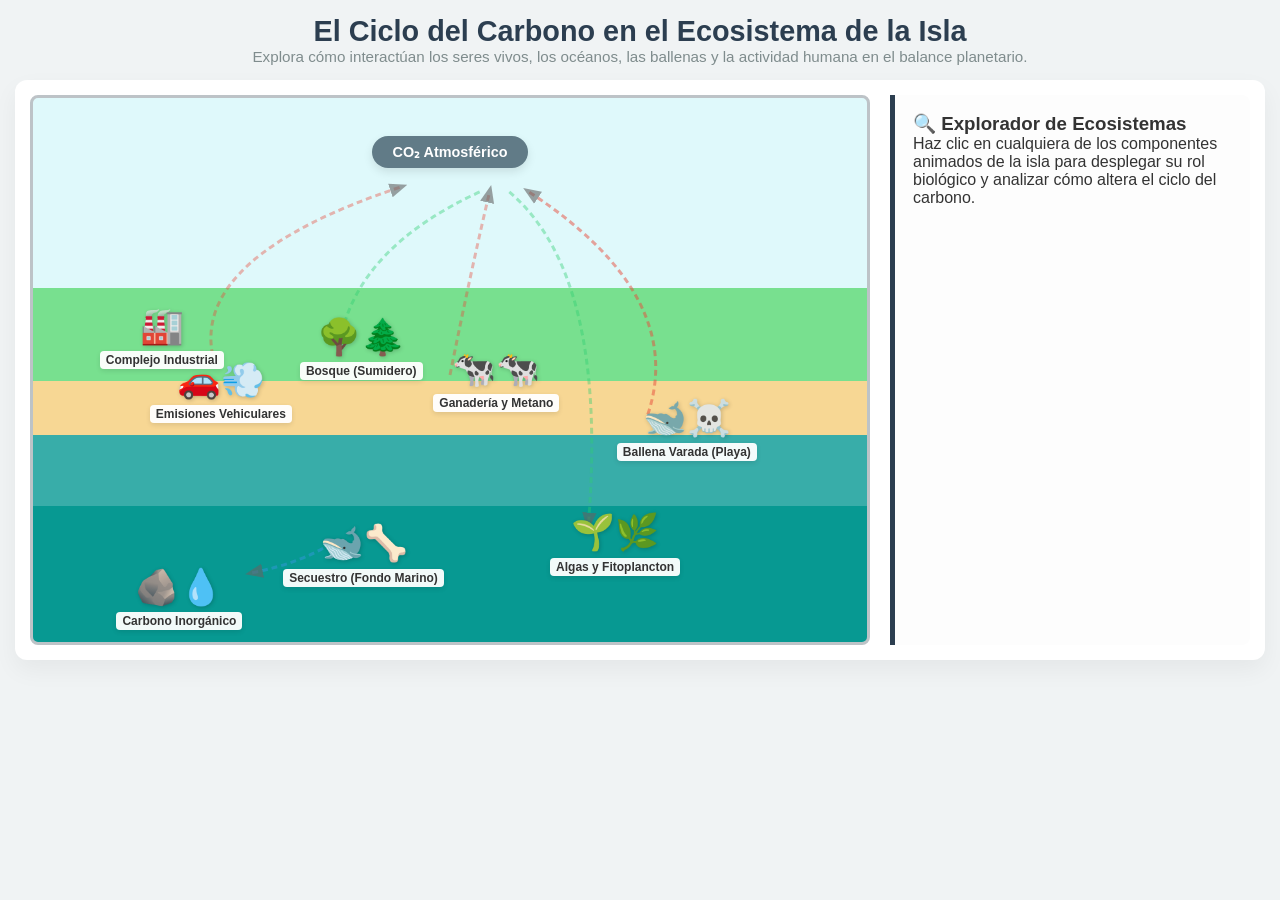
==== index.html @ e3d10669 "Add files via upload" ====
<!DOCTYPE html>
<html lang="es">
<head>
    <meta charset="UTF-8">
    <meta name="viewport" content="width=device-width, initial-scale=1.0">
    <title>Simulador del Ciclo del Carbono - Proyecto Biología</title>
    <link rel="stylesheet" href="./CSS.styles/styles.css">
</head>
<body>
    <div class="app-container">
        <header class="main-header">
            <h1>El Ciclo del Carbono en el Ecosistema de la Isla</h1>
            <p>Explora cómo interactúan los seres vivos, los océanos, las ballenas y la actividad humana en el balance planetario.</p>
        </header>
        
        <div class="main-layout">
            <!-- LIENZO DE LA ISLA INTERACTIVA -->
            <div class="island-canvas" id="canvas">
                
                <!-- Capa Atmosférica -->
                <div class="atmosphere">
                    <div class="co2-pool" id="co2-sky">CO₂ Atmosférico</div>
                </div>

                <!-- FLECHAS DE FLUJO INDICATIVAS SUTILES -->
                <svg class="flow-arrows-layer" viewBox="0 0 800 550">
                    <!-- Flecha: Auto/Fábrica -> Atmósfera -->
                    <path d="M 160,260 Q 140,160 350,90" fill="none" stroke="rgba(231, 76, 60, 0.4)" stroke-width="3" stroke-dasharray="6,4" marker-end="url(#arrow)"/>
                    <!-- Flecha: Vacas -> Atmósfera -->
                    <path d="M 400,280 Q 420,180 440,95" fill="none" stroke="rgba(231, 76, 60, 0.4)" stroke-width="3" stroke-dasharray="6,4" marker-end="url(#arrow)"/>
                    <!-- Flecha: Atmósfera -> Bosque -->
                    <path d="M 430,95 Q 310,150 290,240" fill="none" stroke="rgba(46, 204, 113, 0.4)" stroke-width="3" stroke-dasharray="6,4" marker-end="url(#arrow)"/>
                    <!-- Flecha: Ballena Playa -> Atmósfera -->
                    <path d="M 600,320 Q 640,200 480,95" fill="none" stroke="rgba(231, 76, 60, 0.5)" stroke-width="3" stroke-dasharray="6,4" marker-end="url(#arrow)"/>
                    <!-- Flecha: Atmósfera -> Algas Marinas -->
                    <path d="M 460,95 Q 560,180 540,430" fill="none" stroke="rgba(46, 204, 113, 0.4)" stroke-width="3" stroke-dasharray="6,4" marker-end="url(#arrow)"/>
                    <!-- Flecha: Ballena Fondo -> Sedimentos del fondo -->
                    <path d="M 280,450 Q 250,470 200,480" fill="none" stroke="rgba(52, 152, 219, 0.5)" stroke-width="3" stroke-dasharray="6,4" marker-end="url(#arrow)"/>

                    <!-- Definición de la punta de la flecha -->
                    <defs>
                        <marker id="arrow" viewBox="0 0 10 10" refX="6" refY="5" markerWidth="6" markerHeight="6" orient="auto-start-reverse">
                            <path d="M 0 1 L 10 5 L 0 9 z" fill="rgba(100,100,100,0.6)"/>
                        </marker>
                    </defs>
                </svg>

                <!-- ELEMENTOS DE LA ISLA (Hacer Clic) -->
                
                <!-- 1. Fábrica (Combustión) -->
                <div class="element-node" data-step="fabrica" style="top: 38%; left: 8%;">
                    <div class="graphic">🏭</div>
                    <span>Complejo Industrial</span>
                </div>

                <!-- 2. Calle con Automóvil -->
                <div class="element-node" data-step="auto" style="top: 48%; left: 14%;">
                    <div class="graphic car-anim">🚗💨</div>
                    <span>Emisiones Vehiculares</span>
                </div>

                <!-- 3. Bosque Mini (Fotosíntesis) -->
                <div class="element-node" data-step="bosque" style="top: 40%; left: 32%;">
                    <div class="graphic tree-sway">🌳🌲</div>
                    <span>Bosque (Sumidero)</span>
                </div>

                <!-- 4. Ganado / Vacas (Metano y Respiración) -->
                <div class="element-node" data-step="ganado" style="top: 46%; left: 48%;">
                    <div class="graphic animal-chew">🐄🐄</div>
                    <span>Ganadería y Metano</span>
                </div>

                <!-- 5. Playa con Ballena Muerta (Bomba Biológica Superficial) -->
                <div class="element-node" data-step="ballena_playa" style="top: 55%; left: 70%;">
                    <div class="graphic gas-leak">🐋☠️</div>
                    <span>Ballena Varada (Playa)</span>
                </div>

                <!-- 6. Mar con Algas (Sumidero Fotosintético Marino) -->
                <div class="element-node" data-step="algas" style="top: 76%; left: 62%;">
                    <div class="graphic wave-float">🌱🌿</div>
                    <span>Algas y Fitoplancton</span>
                </div>

                <!-- 7. Mar Profundo: Ballena Muerta en el Fondo (Caída de Ballenas) -->
                <div class="element-node" data-step="ballena_fondo" style="top: 78%; left: 30%;">
                    <div class="graphic deep-sink">🐋🦴</div>
                    <span>Secuestro (Fondo Marino)</span>
                </div>

                <!-- 8. CO2 Concentrado en el Fondo del Mar (Bomba de Solubilidad) -->
                <div class="element-node" data-step="co2_fondo" style="top: 86%; left: 10%;">
                    <div class="graphic bubble-rise">🪨💧</div>
                    <span>Carbono Inorgánico</span>
                </div>

                <!-- Capa de partículas interactivas -->
                <div class="particles-layer" id="particles"></div>
            </div>

            <!-- PANEL DE INFORMACIÓN CIENTÍFICA -->
            <aside class="info-sidebar">
                <div id="default-msg">
                    <h3>🔍 Explorador de Ecosistemas</h3>
                    <p>Haz clic en cualquiera de los componentes animados de la isla para desplegar su rol biológico y analizar cómo altera el ciclo del carbono.</p>
                </div>
                <div id="active-content" class="hidden">
                    <h2 id="info-title">Título del Elemento</h2>
                    <div class="flow-tag" id="info-tag">Tipo de Proceso</div>
                    
                    <div class="section-block">
                        <h4>¿Por qué es importante en el ciclo?</h4>
                        <p id="info-importance">Explicación de su importancia...</p>
                    </div>

                    <div class="section-block">
                        <h4>¿Cómo influye exactamente?</h4>
                        <p id="info-influence">Mecanismo biológico detallado...</p>
                    </div>

                    <div class="impact-card" id="info-impact-container">
                        <strong>⚠️ Alerta Medioambiental:</strong>
                        <p id="info-environmental">Impacto ecológico...</p>
                    </div>
                </div>
            </aside>
        </div>
    </div>
    <script src="./java/script.js"></script>
</body>
</html>
---- CSS.styles/styles.css ----
:root {
    --sky-color: #dff9fb;
    --grass-color: #78e08f;
    --sand-color: #f7d794;
    --ocean-surface: #38ada9;
    --ocean-deep: #079992;
    --dark-slate: #2c3e50;
}

* { box-sizing: border-box; margin: 0; padding: 0; font-family: 'Segoe UI', sans-serif; }

body { background-color: #f0f3f4; color: #333; padding: 15px; }

.app-container { max-width: 1300px; margin: 0 auto; }

.main-header { text-align: center; margin-bottom: 15px; }
.main-header h1 { color: var(--dark-slate); font-size: 1.8rem; }
.main-header p { color: #7f8c8d; font-size: 0.95rem; }

/* Disposición de rejilla */
.main-layout { display: grid; grid-template-columns: 2.8fr 1.2fr; gap: 20px; background: white; padding: 15px; border-radius: 12px; box-shadow: 0 10px 25px rgba(0,0,0,0.05); }

@media (max-width: 1000px) { .main-layout { grid-template-columns: 1fr; } }

/* Lienzo Geográfico Integrado (La Isla) */
.island-canvas {
    position: relative;
    height: 550px;
    border-radius: 8px;
    overflow: hidden;
    /* Degradado lineal por capas: Cielo -> Tierra -> Playa -> Superficie Marina -> Mar Profundo */
    background: linear-gradient(to bottom, 
        var(--sky-color) 0%, var(--sky-color) 35%, 
        var(--grass-color) 35%, var(--grass-color) 52%, 
        var(--sand-color) 52%, var(--sand-color) 62%, 
        var(--ocean-surface) 62%, var(--ocean-surface) 75%, 
        var(--ocean-deep) 75%, var(--ocean-deep) 100%);
    border: 3px solid #bdc3c7;
}

/* Capa de atmósfera */
.atmosphere { position: absolute; top: 0; width: 100%; height: 20%; display: flex; justify-content: center; align-items: center; }
.co2-pool { background: rgba(84, 110, 122, 0.9); color: white; padding: 8px 20px; border-radius: 20px; font-weight: bold; font-size: 0.9rem; z-index: 10; box-shadow: 0 4px 10px rgba(0,0,0,0.1); }

/* Capa fija de flechas SVG */
.flow-arrows-layer { position: absolute; top: 0; left: 0; width: 100%; height: 100%; pointer-events: none; z-index: 3; }

/* Nodos interactivos de la isla */
.element-node { position: absolute; display: flex; flex-direction: column; align-items: center; cursor: pointer; z-index: 5; transition: transform 0.2s; }
.element-node:hover { transform: scale(1.15); filter: drop-shadow(0 0 8px rgba(255,255,255,0.9)); }

.element-node .graphic { font-size: 2.2rem; line-height: 1.2; text-shadow: 1px 1px 4px rgba(0,0,0,0.2); }
.element-node span { background: rgba(255,255,255,0.95); padding: 2px 6px; border-radius: 4px; font-size: 0.75rem; font-weight: bold; margin-top: 4px; box-shadow: 0 2px 5px rgba(0,0,0,0.1); white-space: nowrap; }

.element-node.active .graphic { animation: bounceActive 0.6s infinite alternate; }

@keyframes bounceActive { 0% { transform: translateY(0); } 100% { transform: translateY(-6px); } }

/* MICROANIMACIONES DE LOS ICONOS BIÓTICOS/ABIÓTICOS */
.car-anim { animation: drive 0.4s infinite linear alternate; }
@keyframes drive { 0% { transform: translateX(-2px); } 100% { transform: translateX(2px); } }

.tree-sway { animation: sway 3s infinite ease-in-out alternate; transform-origin: bottom center; }
@keyframes sway { 0% { transform: rotate(-3deg); } 100% { transform: rotate(3deg); } }

.animal-chew { animation: chew 2s infinite ease-in-out; }
@keyframes chew { 0%, 100% { transform: scale(1); } 50% { transform: scale(1.04) translateY(-1px); } }

.gas-leak { animation: gasLeak 2.5s infinite ease-in-out; opacity: 0.9; }
@keyframes gasLeak { 0%, 100% { filter: hue-rotate(0deg); } 50% { filter: brightness(1.2); } }

.wave-float { animation: floatOcean 3s infinite ease-in-out alternate; }
@keyframes floatOcean { 0% { transform: translateY(-2px) rotate(-2deg); } 100% { transform: translateY(2px) rotate(2deg); } }

.deep-sink { animation: sinkSlow 4s infinite ease-in-out alternate; }
@keyframes sinkSlow { 0% { transform: translateY(-1px); opacity: 0.85; } 100% { transform: translateY(2px); opacity: 1; } }

/* CAPA DE PARTÍCULAS */
.particles-layer { position: absolute; top: 0; left: 0; width: 100%; height: 100%; pointer-events: none; z-index: 4; }
.dot { position: absolute; width: 8px; height: 8px; border-radius: 50%; background: #e74c3c; opacity: 0.8; }
.dot.absorb { background: #2ecc71; }

/* PANEL DE INFORMACIÓN LATERAL */
.info-sidebar { background: #fdfdfd; border-left: 5px solid var(--dark-slate); padding: 18px; border-radius: 0 8px 8px 0; overflow-y: auto; }
.hidden { display: none; }

.flow-tag { display: inline-block; padding: 4px 10px; border-radius: 20px; font-size: 0.7rem; font-weight: bold; color: white; text-transform: uppercase; margin: 8px 0; }
.flow-tag.emision { background: #e74c3c; }
.flow-tag.absorcion { background: #2ecc71; }
.flow-tag.almacen { background: #2980b9; }

.section-block { margin-bottom: 12px; }
.section-block h4 { font-size: 0.85rem; color: var(--dark-slate); margin-bottom: 3px; border-bottom: 1px solid #eee; padding-bottom: 2px; }
.section-block p { font-size: 0.85rem; color: #555; line-height: 1.4; }

.impact-card { background: #fff5f5; border-left: 4px solid #e74c3c; padding: 10px; border-radius: 4px; margin-top: 15px; font-size: 0.85rem; }
.impact-card strong { color: #c0392b; display: block; margin-bottom: 2px; }
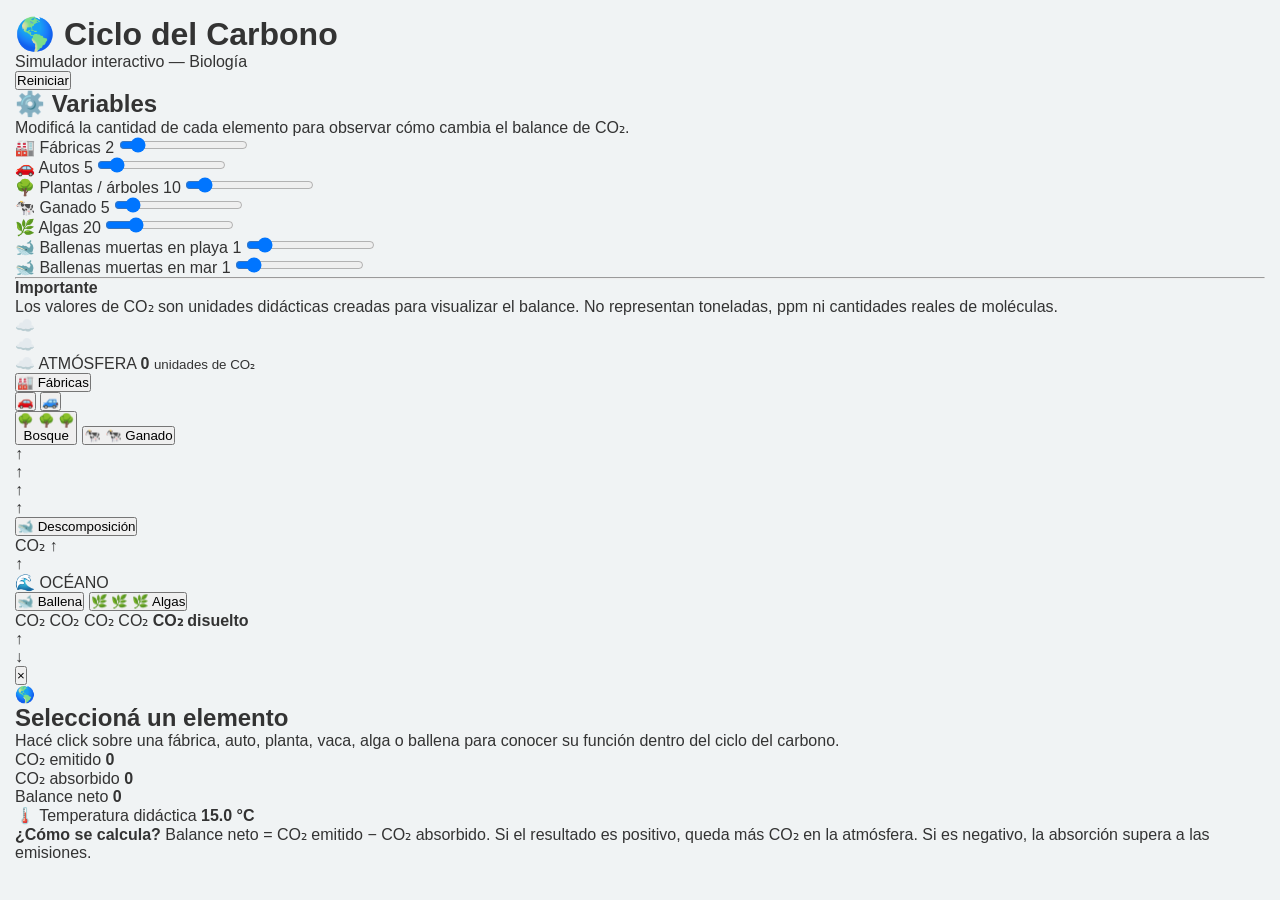
==== commit 919d355b: "Add files via upload" ====
--- a/index.html
+++ b/index.html
@@ -1,132 +1,294 @@
 <!DOCTYPE html>
 <html lang="es">
 <head>
-    <meta charset="UTF-8">
-    <meta name="viewport" content="width=device-width, initial-scale=1.0">
-    <title>Simulador del Ciclo del Carbono - Proyecto Biología</title>
-    <link rel="stylesheet" href="./CSS.styles/styles.css">
+  <meta charset="UTF-8" />
+  <meta name="viewport" content="width=device-width, initial-scale=1.0" />
+  <title>Simulador del Ciclo del Carbono</title>
+  <link rel="stylesheet" href="./CSS.styles/styles.css" />
 </head>
+
 <body>
-    <div class="app-container">
-        <header class="main-header">
-            <h1>El Ciclo del Carbono en el Ecosistema de la Isla</h1>
-            <p>Explora cómo interactúan los seres vivos, los océanos, las ballenas y la actividad humana en el balance planetario.</p>
-        </header>
-        
-        <div class="main-layout">
-            <!-- LIENZO DE LA ISLA INTERACTIVA -->
-            <div class="island-canvas" id="canvas">
-                
-                <!-- Capa Atmosférica -->
-                <div class="atmosphere">
-                    <div class="co2-pool" id="co2-sky">CO₂ Atmosférico</div>
-                </div>
-
-                <!-- FLECHAS DE FLUJO INDICATIVAS SUTILES -->
-                <svg class="flow-arrows-layer" viewBox="0 0 800 550">
-                    <!-- Flecha: Auto/Fábrica -> Atmósfera -->
-                    <path d="M 160,260 Q 140,160 350,90" fill="none" stroke="rgba(231, 76, 60, 0.4)" stroke-width="3" stroke-dasharray="6,4" marker-end="url(#arrow)"/>
-                    <!-- Flecha: Vacas -> Atmósfera -->
-                    <path d="M 400,280 Q 420,180 440,95" fill="none" stroke="rgba(231, 76, 60, 0.4)" stroke-width="3" stroke-dasharray="6,4" marker-end="url(#arrow)"/>
-                    <!-- Flecha: Atmósfera -> Bosque -->
-                    <path d="M 430,95 Q 310,150 290,240" fill="none" stroke="rgba(46, 204, 113, 0.4)" stroke-width="3" stroke-dasharray="6,4" marker-end="url(#arrow)"/>
-                    <!-- Flecha: Ballena Playa -> Atmósfera -->
-                    <path d="M 600,320 Q 640,200 480,95" fill="none" stroke="rgba(231, 76, 60, 0.5)" stroke-width="3" stroke-dasharray="6,4" marker-end="url(#arrow)"/>
-                    <!-- Flecha: Atmósfera -> Algas Marinas -->
-                    <path d="M 460,95 Q 560,180 540,430" fill="none" stroke="rgba(46, 204, 113, 0.4)" stroke-width="3" stroke-dasharray="6,4" marker-end="url(#arrow)"/>
-                    <!-- Flecha: Ballena Fondo -> Sedimentos del fondo -->
-                    <path d="M 280,450 Q 250,470 200,480" fill="none" stroke="rgba(52, 152, 219, 0.5)" stroke-width="3" stroke-dasharray="6,4" marker-end="url(#arrow)"/>
-
-                    <!-- Definición de la punta de la flecha -->
-                    <defs>
-                        <marker id="arrow" viewBox="0 0 10 10" refX="6" refY="5" markerWidth="6" markerHeight="6" orient="auto-start-reverse">
-                            <path d="M 0 1 L 10 5 L 0 9 z" fill="rgba(100,100,100,0.6)"/>
-                        </marker>
-                    </defs>
-                </svg>
-
-                <!-- ELEMENTOS DE LA ISLA (Hacer Clic) -->
-                
-                <!-- 1. Fábrica (Combustión) -->
-                <div class="element-node" data-step="fabrica" style="top: 38%; left: 8%;">
-                    <div class="graphic">🏭</div>
-                    <span>Complejo Industrial</span>
-                </div>
-
-                <!-- 2. Calle con Automóvil -->
-                <div class="element-node" data-step="auto" style="top: 48%; left: 14%;">
-                    <div class="graphic car-anim">🚗💨</div>
-                    <span>Emisiones Vehiculares</span>
-                </div>
-
-                <!-- 3. Bosque Mini (Fotosíntesis) -->
-                <div class="element-node" data-step="bosque" style="top: 40%; left: 32%;">
-                    <div class="graphic tree-sway">🌳🌲</div>
-                    <span>Bosque (Sumidero)</span>
-                </div>
-
-                <!-- 4. Ganado / Vacas (Metano y Respiración) -->
-                <div class="element-node" data-step="ganado" style="top: 46%; left: 48%;">
-                    <div class="graphic animal-chew">🐄🐄</div>
-                    <span>Ganadería y Metano</span>
-                </div>
-
-                <!-- 5. Playa con Ballena Muerta (Bomba Biológica Superficial) -->
-                <div class="element-node" data-step="ballena_playa" style="top: 55%; left: 70%;">
-                    <div class="graphic gas-leak">🐋☠️</div>
-                    <span>Ballena Varada (Playa)</span>
-                </div>
-
-                <!-- 6. Mar con Algas (Sumidero Fotosintético Marino) -->
-                <div class="element-node" data-step="algas" style="top: 76%; left: 62%;">
-                    <div class="graphic wave-float">🌱🌿</div>
-                    <span>Algas y Fitoplancton</span>
-                </div>
-
-                <!-- 7. Mar Profundo: Ballena Muerta en el Fondo (Caída de Ballenas) -->
-                <div class="element-node" data-step="ballena_fondo" style="top: 78%; left: 30%;">
-                    <div class="graphic deep-sink">🐋🦴</div>
-                    <span>Secuestro (Fondo Marino)</span>
-                </div>
-
-                <!-- 8. CO2 Concentrado en el Fondo del Mar (Bomba de Solubilidad) -->
-                <div class="element-node" data-step="co2_fondo" style="top: 86%; left: 10%;">
-                    <div class="graphic bubble-rise">🪨💧</div>
-                    <span>Carbono Inorgánico</span>
-                </div>
-
-                <!-- Capa de partículas interactivas -->
-                <div class="particles-layer" id="particles"></div>
-            </div>
-
-            <!-- PANEL DE INFORMACIÓN CIENTÍFICA -->
-            <aside class="info-sidebar">
-                <div id="default-msg">
-                    <h3>🔍 Explorador de Ecosistemas</h3>
-                    <p>Haz clic en cualquiera de los componentes animados de la isla para desplegar su rol biológico y analizar cómo altera el ciclo del carbono.</p>
-                </div>
-                <div id="active-content" class="hidden">
-                    <h2 id="info-title">Título del Elemento</h2>
-                    <div class="flow-tag" id="info-tag">Tipo de Proceso</div>
-                    
-                    <div class="section-block">
-                        <h4>¿Por qué es importante en el ciclo?</h4>
-                        <p id="info-importance">Explicación de su importancia...</p>
-                    </div>
-
-                    <div class="section-block">
-                        <h4>¿Cómo influye exactamente?</h4>
-                        <p id="info-influence">Mecanismo biológico detallado...</p>
-                    </div>
-
-                    <div class="impact-card" id="info-impact-container">
-                        <strong>⚠️ Alerta Medioambiental:</strong>
-                        <p id="info-environmental">Impacto ecológico...</p>
-                    </div>
-                </div>
-            </aside>
-        </div>
+
+  <header class="topbar">
+    <div>
+      <h1>🌎 Ciclo del Carbono</h1>
+      <p>Simulador interactivo — Biología</p>
     </div>
-    <script src="./java/script.js"></script>
+
+    <button id="resetBtn" class="reset-btn">
+      Reiniciar
+    </button>
+  </header>
+
+  <main class="app">
+
+    <!-- PANEL DE CONTROL -->
+    <aside class="control-panel">
+
+      <h2>⚙️ Variables</h2>
+      <p class="small">
+        Modificá la cantidad de cada elemento para observar cómo cambia
+        el balance de CO₂.
+      </p>
+
+      <div class="control-group">
+        <label for="factoryCount">
+          🏭 Fábricas
+          <span id="factoryCountValue">2</span>
+        </label>
+        <input id="factoryCount" type="range" min="0" max="20" value="2">
+      </div>
+
+      <div class="control-group">
+        <label for="carCount">
+          🚗 Autos
+          <span id="carCountValue">5</span>
+        </label>
+        <input id="carCount" type="range" min="0" max="50" value="5">
+      </div>
+
+      <div class="control-group">
+        <label for="treeCount">
+          🌳 Plantas / árboles
+          <span id="treeCountValue">10</span>
+        </label>
+        <input id="treeCount" type="range" min="0" max="100" value="10">
+      </div>
+
+      <div class="control-group">
+        <label for="cattleCount">
+          🐄 Ganado
+          <span id="cattleCountValue">5</span>
+        </label>
+        <input id="cattleCount" type="range" min="0" max="50" value="5">
+      </div>
+
+      <div class="control-group">
+        <label for="algaeCount">
+          🌿 Algas
+          <span id="algaeCountValue">20</span>
+        </label>
+        <input id="algaeCount" type="range" min="0" max="100" value="20">
+      </div>
+
+      <div class="control-group">
+        <label for="whaleBeachCount">
+          🐋 Ballenas muertas en playa
+          <span id="whaleBeachCountValue">1</span>
+        </label>
+        <input id="whaleBeachCount" type="range" min="0" max="10" value="1">
+      </div>
+
+      <div class="control-group">
+        <label for="whaleSeaCount">
+          🐋 Ballenas muertas en mar
+          <span id="whaleSeaCountValue">1</span>
+        </label>
+        <input id="whaleSeaCount" type="range" min="0" max="10" value="1">
+      </div>
+
+      <hr>
+
+      <div class="info-box">
+        <strong>Importante</strong>
+        <p>
+          Los valores de CO₂ son unidades didácticas creadas para
+          visualizar el balance. No representan toneladas, ppm ni
+          cantidades reales de moléculas.
+        </p>
+      </div>
+
+    </aside>
+
+    <!-- SIMULADOR -->
+    <section class="simulation">
+
+      <div class="sky">
+
+        <div class="cloud cloud1">☁️</div>
+        <div class="cloud cloud2">☁️</div>
+
+        <div class="atmosphere-label">
+          <span>☁️ ATMÓSFERA</span>
+          <strong id="atmosphereCO2">0</strong>
+          <small>unidades de CO₂</small>
+        </div>
+
+        <!-- FÁBRICA -->
+        <button class="scene-item factory"
+                data-info="factory"
+                aria-label="Fábricas">
+          🏭
+          <span>Fábricas</span>
+        </button>
+
+        <!-- CARRETERA -->
+        <div class="road">
+          <div class="road-line"></div>
+
+          <button class="scene-item car"
+                  data-info="car"
+                  aria-label="Auto">
+            🚗
+          </button>
+
+          <button class="scene-item car car2"
+                  data-info="car"
+                  aria-label="Auto">
+            🚙
+          </button>
+        </div>
+
+        <!-- BOSQUE -->
+        <button class="scene-item forest"
+                data-info="tree"
+                aria-label="Bosque">
+          <div class="trees">
+            🌳 🌳 🌳
+          </div>
+          <span>Bosque</span>
+        </button>
+
+        <!-- GANADO -->
+        <button class="scene-item cattle"
+                data-info="cattle"
+                aria-label="Ganado">
+          🐄 🐄
+          <span>Ganado</span>
+        </button>
+
+        <!-- FLECHAS -->
+        <div class="arrow arrow-factory">↑</div>
+        <div class="arrow arrow-car">↑</div>
+        <div class="arrow arrow-tree">↑</div>
+        <div class="arrow arrow-cattle">↑</div>
+
+        <!-- PLAYA -->
+        <div class="beach">
+
+          <div class="sand"></div>
+
+          <button class="scene-item dead-whale-beach"
+                  data-info="whaleBeach"
+                  aria-label="Ballena muerta en la playa">
+            🐋
+            <span>Descomposición</span>
+          </button>
+
+          <div class="co2-beach">
+            CO₂ ↑
+          </div>
+
+          <div class="arrow arrow-whale-beach">
+            ↑
+          </div>
+
+          <div class="ocean">
+
+            <div class="ocean-label">
+              🌊 OCÉANO
+            </div>
+
+            <!-- BALLENA SUMERGIDA -->
+            <button class="scene-item dead-whale-sea"
+                    data-info="whaleSea"
+                    aria-label="Ballena muerta en el mar">
+              🐋
+              <span>Ballena</span>
+            </button>
+
+            <!-- ALGAS -->
+            <button class="scene-item algae"
+                    data-info="algae"
+                    aria-label="Algas">
+              🌿 🌿 🌿
+              <span>Algas</span>
+            </button>
+
+            <!-- CO2 PROFUNDO -->
+            <div class="deep-co2">
+              <span>CO₂</span>
+              <span>CO₂</span>
+              <span>CO₂</span>
+              <span>CO₂</span>
+              <strong>CO₂ disuelto</strong>
+            </div>
+
+            <div class="arrow arrow-algae">
+              ↑
+            </div>
+
+            <div class="arrow arrow-deep">
+              ↓
+            </div>
+
+          </div>
+        </div>
+
+      </div>
+
+      <!-- PANEL DE INFORMACIÓN -->
+      <aside id="infoPanel" class="info-panel">
+
+        <button id="closeInfo" class="close-btn">
+          ×
+        </button>
+
+        <div id="infoIcon" class="info-icon">
+          🌎
+        </div>
+
+        <h2 id="infoTitle">
+          Seleccioná un elemento
+        </h2>
+
+        <p id="infoDescription">
+          Hacé click sobre una fábrica, auto, planta, vaca, alga o ballena
+          para conocer su función dentro del ciclo del carbono.
+        </p>
+
+        <div id="infoStats" class="info-stats"></div>
+
+      </aside>
+
+      <!-- BALANCE -->
+      <section class="dashboard">
+
+        <div class="metric">
+          <span>CO₂ emitido</span>
+          <strong id="totalEmitted">0</strong>
+        </div>
+
+        <div class="metric absorption">
+          <span>CO₂ absorbido</span>
+          <strong id="totalAbsorbed">0</strong>
+        </div>
+
+        <div class="metric balance">
+          <span>Balance neto</span>
+          <strong id="netBalance">0</strong>
+        </div>
+
+        <div class="metric temperature">
+          <span>🌡️ Temperatura didáctica</span>
+          <strong id="temperature">15.0 °C</strong>
+        </div>
+
+      </section>
+
+      <div class="explanation">
+        <strong>¿Cómo se calcula?</strong>
+        <span>
+          Balance neto = CO₂ emitido − CO₂ absorbido.
+          Si el resultado es positivo, queda más CO₂ en la atmósfera.
+          Si es negativo, la absorción supera a las emisiones.
+        </span>
+      </div>
+
+    </section>
+
+  </main>
+
+  <script src="./java/script.js"></script>
 </body>
-</html>
+</html>
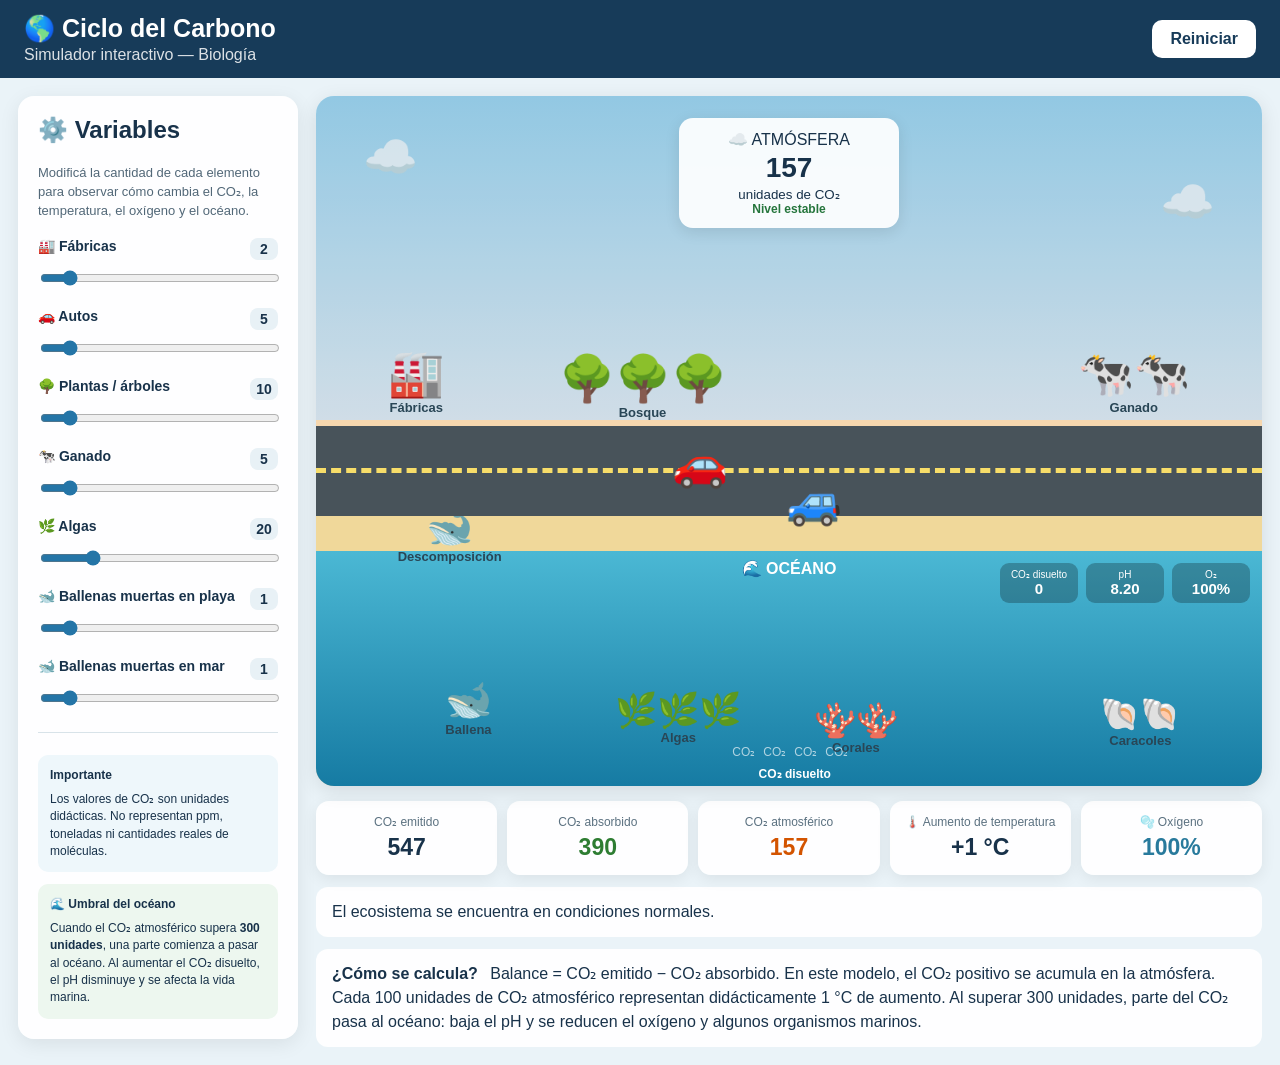
==== commit b0fd13ca: "Add files via upload" ====
--- a/index.html
+++ b/index.html
@@ -8,82 +8,54 @@
 </head>
 
 <body>
-
   <header class="topbar">
     <div>
       <h1>🌎 Ciclo del Carbono</h1>
       <p>Simulador interactivo — Biología</p>
     </div>
-
-    <button id="resetBtn" class="reset-btn">
-      Reiniciar
-    </button>
+    <button id="resetBtn" class="reset-btn">Reiniciar</button>
   </header>
 
   <main class="app">
-
-    <!-- PANEL DE CONTROL -->
     <aside class="control-panel">
-
       <h2>⚙️ Variables</h2>
       <p class="small">
         Modificá la cantidad de cada elemento para observar cómo cambia
-        el balance de CO₂.
+        el CO₂, la temperatura, el oxígeno y el océano.
       </p>
 
       <div class="control-group">
-        <label for="factoryCount">
-          🏭 Fábricas
-          <span id="factoryCountValue">2</span>
-        </label>
+        <label for="factoryCount">🏭 Fábricas <span id="factoryCountValue">2</span></label>
         <input id="factoryCount" type="range" min="0" max="20" value="2">
       </div>
 
       <div class="control-group">
-        <label for="carCount">
-          🚗 Autos
-          <span id="carCountValue">5</span>
-        </label>
+        <label for="carCount">🚗 Autos <span id="carCountValue">5</span></label>
         <input id="carCount" type="range" min="0" max="50" value="5">
       </div>
 
       <div class="control-group">
-        <label for="treeCount">
-          🌳 Plantas / árboles
-          <span id="treeCountValue">10</span>
-        </label>
+        <label for="treeCount">🌳 Plantas / árboles <span id="treeCountValue">10</span></label>
         <input id="treeCount" type="range" min="0" max="100" value="10">
       </div>
 
       <div class="control-group">
-        <label for="cattleCount">
-          🐄 Ganado
-          <span id="cattleCountValue">5</span>
-        </label>
+        <label for="cattleCount">🐄 Ganado <span id="cattleCountValue">5</span></label>
         <input id="cattleCount" type="range" min="0" max="50" value="5">
       </div>
 
       <div class="control-group">
-        <label for="algaeCount">
-          🌿 Algas
-          <span id="algaeCountValue">20</span>
-        </label>
+        <label for="algaeCount">🌿 Algas <span id="algaeCountValue">20</span></label>
         <input id="algaeCount" type="range" min="0" max="100" value="20">
       </div>
 
       <div class="control-group">
-        <label for="whaleBeachCount">
-          🐋 Ballenas muertas en playa
-          <span id="whaleBeachCountValue">1</span>
-        </label>
+        <label for="whaleBeachCount">🐋 Ballenas muertas en playa <span id="whaleBeachCountValue">1</span></label>
         <input id="whaleBeachCount" type="range" min="0" max="10" value="1">
       </div>
 
       <div class="control-group">
-        <label for="whaleSeaCount">
-          🐋 Ballenas muertas en mar
-          <span id="whaleSeaCountValue">1</span>
-        </label>
+        <label for="whaleSeaCount">🐋 Ballenas muertas en mar <span id="whaleSeaCountValue">1</span></label>
         <input id="whaleSeaCount" type="range" min="0" max="10" value="1">
       </div>
 
@@ -92,19 +64,23 @@
       <div class="info-box">
         <strong>Importante</strong>
         <p>
-          Los valores de CO₂ son unidades didácticas creadas para
-          visualizar el balance. No representan toneladas, ppm ni
-          cantidades reales de moléculas.
+          Los valores de CO₂ son unidades didácticas. No representan
+          ppm, toneladas ni cantidades reales de moléculas.
         </p>
       </div>
 
+      <div class="threshold-box">
+        <strong>🌊 Umbral del océano</strong>
+        <p>
+          Cuando el CO₂ atmosférico supera <b>300 unidades</b>, una parte
+          comienza a pasar al océano. Al aumentar el CO₂ disuelto, el pH
+          disminuye y se afecta la vida marina.
+        </p>
+      </div>
     </aside>
 
-    <!-- SIMULADOR -->
     <section class="simulation">
-
       <div class="sky">
-
         <div class="cloud cloud1">☁️</div>
         <div class="cloud cloud2">☁️</div>
 
@@ -112,148 +88,105 @@
           <span>☁️ ATMÓSFERA</span>
           <strong id="atmosphereCO2">0</strong>
           <small>unidades de CO₂</small>
-        </div>
-
-        <!-- FÁBRICA -->
-        <button class="scene-item factory"
-                data-info="factory"
-                aria-label="Fábricas">
+          <div id="co2Status" class="co2-status">Nivel estable</div>
+        </div>
+
+        <button class="scene-item factory" data-info="factory" aria-label="Fábricas">
           🏭
           <span>Fábricas</span>
         </button>
 
-        <!-- CARRETERA -->
         <div class="road">
           <div class="road-line"></div>
-
-          <button class="scene-item car"
-                  data-info="car"
-                  aria-label="Auto">
-            🚗
-          </button>
-
-          <button class="scene-item car car2"
-                  data-info="car"
-                  aria-label="Auto">
-            🚙
-          </button>
-        </div>
-
-        <!-- BOSQUE -->
-        <button class="scene-item forest"
-                data-info="tree"
-                aria-label="Bosque">
+          <button class="scene-item car" data-info="car" aria-label="Auto">🚗</button>
+          <button class="scene-item car car2" data-info="car" aria-label="Auto">🚙</button>
+        </div>
+
+        <button class="scene-item forest" data-info="tree" aria-label="Bosque">
           <div class="trees">
-            🌳 🌳 🌳
+            <span>🌳</span><span>🌳</span><span>🌳</span>
           </div>
           <span>Bosque</span>
         </button>
 
-        <!-- GANADO -->
-        <button class="scene-item cattle"
-                data-info="cattle"
-                aria-label="Ganado">
-          🐄 🐄
+        <button class="scene-item cattle" data-info="cattle" aria-label="Ganado">
+          <span>🐄</span><span>🐄</span>
           <span>Ganado</span>
         </button>
 
-        <!-- FLECHAS -->
-        <div class="arrow arrow-factory">↑</div>
-        <div class="arrow arrow-car">↑</div>
-        <div class="arrow arrow-tree">↑</div>
-        <div class="arrow arrow-cattle">↑</div>
-
-        <!-- PLAYA -->
+        <!--
+          Estos contenedores siguen existiendo para conservar
+          la estructura original. Ahora los puntos se generan
+          dinámicamente desde JavaScript.
+        -->
+        <div class="co2-flow flow-factory emission" aria-hidden="true"></div>
+        <div class="co2-flow flow-car emission" aria-hidden="true"></div>
+        <div class="co2-flow flow-tree absorption" aria-hidden="true"></div>
+        <div class="co2-flow flow-cattle emission" aria-hidden="true"></div>
+
         <div class="beach">
-
           <div class="sand"></div>
 
-          <button class="scene-item dead-whale-beach"
-                  data-info="whaleBeach"
-                  aria-label="Ballena muerta en la playa">
+          <button class="scene-item dead-whale-beach" data-info="whaleBeach" aria-label="Ballena muerta en la playa">
             🐋
             <span>Descomposición</span>
           </button>
 
-          <div class="co2-beach">
-            CO₂ ↑
-          </div>
-
-          <div class="arrow arrow-whale-beach">
-            ↑
-          </div>
+          <div class="co2-flow flow-whale-beach emission" aria-hidden="true"></div>
 
           <div class="ocean">
-
-            <div class="ocean-label">
-              🌊 OCÉANO
-            </div>
-
-            <!-- BALLENA SUMERGIDA -->
-            <button class="scene-item dead-whale-sea"
-                    data-info="whaleSea"
-                    aria-label="Ballena muerta en el mar">
+            <div class="ocean-label">🌊 OCÉANO</div>
+
+            <button class="scene-item dead-whale-sea" data-info="whaleSea" aria-label="Ballena muerta en el mar">
               🐋
               <span>Ballena</span>
             </button>
 
-            <!-- ALGAS -->
-            <button class="scene-item algae"
-                    data-info="algae"
-                    aria-label="Algas">
-              🌿 🌿 🌿
+            <button class="scene-item algae" data-info="algae" aria-label="Algas">
+              <span>🌿</span><span>🌿</span><span>🌿</span>
               <span>Algas</span>
             </button>
 
-            <!-- CO2 PROFUNDO -->
+            <button class="scene-item coral" data-info="coral" aria-label="Corales">
+              <span>🪸</span><span>🪸</span>
+              <span>Corales</span>
+            </button>
+
+            <button class="scene-item snails" data-info="snail" aria-label="Caracoles de mar">
+              <span>🐚</span><span>🐚</span>
+              <span>Caracoles</span>
+            </button>
+
             <div class="deep-co2">
-              <span>CO₂</span>
-              <span>CO₂</span>
-              <span>CO₂</span>
-              <span>CO₂</span>
+              <span>CO₂</span><span>CO₂</span><span>CO₂</span><span>CO₂</span>
               <strong>CO₂ disuelto</strong>
             </div>
 
-            <div class="arrow arrow-algae">
-              ↑
+            <div class="co2-flow flow-algae absorption" aria-hidden="true"></div>
+            <div class="co2-flow flow-ocean absorption" aria-hidden="true"></div>
+            <div class="co2-flow flow-whale-sea emission" aria-hidden="true"></div>
+
+            <div class="ocean-stats">
+              <div><span>CO₂ disuelto</span><strong id="dissolvedCO2">0</strong></div>
+              <div><span>pH</span><strong id="oceanPH">8.2</strong></div>
+              <div><span>O₂</span><strong id="oceanOxygen">100%</strong></div>
             </div>
-
-            <div class="arrow arrow-deep">
-              ↓
-            </div>
-
           </div>
         </div>
-
-      </div>
-
-      <!-- PANEL DE INFORMACIÓN -->
+      </div>
+
       <aside id="infoPanel" class="info-panel">
-
-        <button id="closeInfo" class="close-btn">
-          ×
-        </button>
-
-        <div id="infoIcon" class="info-icon">
-          🌎
-        </div>
-
-        <h2 id="infoTitle">
-          Seleccioná un elemento
-        </h2>
-
+        <button id="closeInfo" class="close-btn">×</button>
+        <div id="infoIcon" class="info-icon">🌎</div>
+        <h2 id="infoTitle">Seleccioná un elemento</h2>
         <p id="infoDescription">
-          Hacé click sobre una fábrica, auto, planta, vaca, alga o ballena
-          para conocer su función dentro del ciclo del carbono.
+          Hacé click sobre una fábrica, auto, planta, vaca, alga, coral,
+          caracol o ballena para conocer su función dentro del ciclo del carbono.
         </p>
-
         <div id="infoStats" class="info-stats"></div>
-
       </aside>
 
-      <!-- BALANCE -->
       <section class="dashboard">
-
         <div class="metric">
           <span>CO₂ emitido</span>
           <strong id="totalEmitted">0</strong>
@@ -265,28 +198,36 @@
         </div>
 
         <div class="metric balance">
-          <span>Balance neto</span>
+          <span>CO₂ atmosférico</span>
           <strong id="netBalance">0</strong>
         </div>
 
         <div class="metric temperature">
-          <span>🌡️ Temperatura didáctica</span>
-          <strong id="temperature">15.0 °C</strong>
-        </div>
-
+          <span>🌡️ Aumento de temperatura</span>
+          <strong id="temperature">+0 °C</strong>
+        </div>
+
+        <div class="metric oxygen">
+          <span>🫧 Oxígeno</span>
+          <strong id="oxygen">100%</strong>
+        </div>
       </section>
+
+      <div id="ecosystemMessage" class="ecosystem-message">
+        El ecosistema se encuentra en condiciones normales.
+      </div>
 
       <div class="explanation">
         <strong>¿Cómo se calcula?</strong>
         <span>
-          Balance neto = CO₂ emitido − CO₂ absorbido.
-          Si el resultado es positivo, queda más CO₂ en la atmósfera.
-          Si es negativo, la absorción supera a las emisiones.
+          Balance = CO₂ emitido − CO₂ absorbido. En este modelo, el CO₂ positivo
+          se acumula en la atmósfera. Cada 100 unidades de CO₂ atmosférico
+          representan didácticamente 1 °C de aumento. Al superar 300 unidades,
+          parte del CO₂ pasa al océano: baja el pH y se reducen el oxígeno y
+          algunos organismos marinos.
         </span>
       </div>
-
     </section>
-
   </main>
 
   <script src="./java/script.js"></script>
--- a/CSS.styles/styles.css
+++ b/CSS.styles/styles.css
@@ -1,97 +1,840 @@
+* {
+  box-sizing: border-box;
+}
+
 :root {
-    --sky-color: #dff9fb;
-    --grass-color: #78e08f;
-    --sand-color: #f7d794;
-    --ocean-surface: #38ada9;
-    --ocean-deep: #079992;
-    --dark-slate: #2c3e50;
-}
-
-* { box-sizing: border-box; margin: 0; padding: 0; font-family: 'Segoe UI', sans-serif; }
-
-body { background-color: #f0f3f4; color: #333; padding: 15px; }
-
-.app-container { max-width: 1300px; margin: 0 auto; }
-
-.main-header { text-align: center; margin-bottom: 15px; }
-.main-header h1 { color: var(--dark-slate); font-size: 1.8rem; }
-.main-header p { color: #7f8c8d; font-size: 0.95rem; }
-
-/* Disposición de rejilla */
-.main-layout { display: grid; grid-template-columns: 2.8fr 1.2fr; gap: 20px; background: white; padding: 15px; border-radius: 12px; box-shadow: 0 10px 25px rgba(0,0,0,0.05); }
-
-@media (max-width: 1000px) { .main-layout { grid-template-columns: 1fr; } }
-
-/* Lienzo Geográfico Integrado (La Isla) */
-.island-canvas {
-    position: relative;
-    height: 550px;
-    border-radius: 8px;
-    overflow: hidden;
-    /* Degradado lineal por capas: Cielo -> Tierra -> Playa -> Superficie Marina -> Mar Profundo */
-    background: linear-gradient(to bottom, 
-        var(--sky-color) 0%, var(--sky-color) 35%, 
-        var(--grass-color) 35%, var(--grass-color) 52%, 
-        var(--sand-color) 52%, var(--sand-color) 62%, 
-        var(--ocean-surface) 62%, var(--ocean-surface) 75%, 
-        var(--ocean-deep) 75%, var(--ocean-deep) 100%);
-    border: 3px solid #bdc3c7;
-}
-
-/* Capa de atmósfera */
-.atmosphere { position: absolute; top: 0; width: 100%; height: 20%; display: flex; justify-content: center; align-items: center; }
-.co2-pool { background: rgba(84, 110, 122, 0.9); color: white; padding: 8px 20px; border-radius: 20px; font-weight: bold; font-size: 0.9rem; z-index: 10; box-shadow: 0 4px 10px rgba(0,0,0,0.1); }
-
-/* Capa fija de flechas SVG */
-.flow-arrows-layer { position: absolute; top: 0; left: 0; width: 100%; height: 100%; pointer-events: none; z-index: 3; }
-
-/* Nodos interactivos de la isla */
-.element-node { position: absolute; display: flex; flex-direction: column; align-items: center; cursor: pointer; z-index: 5; transition: transform 0.2s; }
-.element-node:hover { transform: scale(1.15); filter: drop-shadow(0 0 8px rgba(255,255,255,0.9)); }
-
-.element-node .graphic { font-size: 2.2rem; line-height: 1.2; text-shadow: 1px 1px 4px rgba(0,0,0,0.2); }
-.element-node span { background: rgba(255,255,255,0.95); padding: 2px 6px; border-radius: 4px; font-size: 0.75rem; font-weight: bold; margin-top: 4px; box-shadow: 0 2px 5px rgba(0,0,0,0.1); white-space: nowrap; }
-
-.element-node.active .graphic { animation: bounceActive 0.6s infinite alternate; }
-
-@keyframes bounceActive { 0% { transform: translateY(0); } 100% { transform: translateY(-6px); } }
-
-/* MICROANIMACIONES DE LOS ICONOS BIÓTICOS/ABIÓTICOS */
-.car-anim { animation: drive 0.4s infinite linear alternate; }
-@keyframes drive { 0% { transform: translateX(-2px); } 100% { transform: translateX(2px); } }
-
-.tree-sway { animation: sway 3s infinite ease-in-out alternate; transform-origin: bottom center; }
-@keyframes sway { 0% { transform: rotate(-3deg); } 100% { transform: rotate(3deg); } }
-
-.animal-chew { animation: chew 2s infinite ease-in-out; }
-@keyframes chew { 0%, 100% { transform: scale(1); } 50% { transform: scale(1.04) translateY(-1px); } }
-
-.gas-leak { animation: gasLeak 2.5s infinite ease-in-out; opacity: 0.9; }
-@keyframes gasLeak { 0%, 100% { filter: hue-rotate(0deg); } 50% { filter: brightness(1.2); } }
-
-.wave-float { animation: floatOcean 3s infinite ease-in-out alternate; }
-@keyframes floatOcean { 0% { transform: translateY(-2px) rotate(-2deg); } 100% { transform: translateY(2px) rotate(2deg); } }
-
-.deep-sink { animation: sinkSlow 4s infinite ease-in-out alternate; }
-@keyframes sinkSlow { 0% { transform: translateY(-1px); opacity: 0.85; } 100% { transform: translateY(2px); opacity: 1; } }
-
-/* CAPA DE PARTÍCULAS */
-.particles-layer { position: absolute; top: 0; left: 0; width: 100%; height: 100%; pointer-events: none; z-index: 4; }
-.dot { position: absolute; width: 8px; height: 8px; border-radius: 50%; background: #e74c3c; opacity: 0.8; }
-.dot.absorb { background: #2ecc71; }
-
-/* PANEL DE INFORMACIÓN LATERAL */
-.info-sidebar { background: #fdfdfd; border-left: 5px solid var(--dark-slate); padding: 18px; border-radius: 0 8px 8px 0; overflow-y: auto; }
-.hidden { display: none; }
-
-.flow-tag { display: inline-block; padding: 4px 10px; border-radius: 20px; font-size: 0.7rem; font-weight: bold; color: white; text-transform: uppercase; margin: 8px 0; }
-.flow-tag.emision { background: #e74c3c; }
-.flow-tag.absorcion { background: #2ecc71; }
-.flow-tag.almacen { background: #2980b9; }
-
-.section-block { margin-bottom: 12px; }
-.section-block h4 { font-size: 0.85rem; color: var(--dark-slate); margin-bottom: 3px; border-bottom: 1px solid #eee; padding-bottom: 2px; }
-.section-block p { font-size: 0.85rem; color: #555; line-height: 1.4; }
-
-.impact-card { background: #fff5f5; border-left: 4px solid #e74c3c; padding: 10px; border-radius: 4px; margin-top: 15px; font-size: 0.85rem; }
-.impact-card strong { color: #c0392b; display: block; margin-bottom: 2px; }
+  --heat: 0;
+  --red: #e53935;
+  --green: #2e9d50;
+  --dark: #18324a;
+  --card: rgba(255,255,255,.94);
+}
+
+body {
+  margin: 0;
+  font-family: Arial, Helvetica, sans-serif;
+  background: #eaf3f8;
+  color: var(--dark);
+}
+
+button,
+input {
+  font: inherit;
+}
+
+.topbar {
+  min-height: 78px;
+  padding: 14px 24px;
+  display: flex;
+  justify-content: space-between;
+  align-items: center;
+  background: #173b59;
+  color: white;
+}
+
+.topbar h1 {
+  margin: 0 0 3px;
+  font-size: 25px;
+}
+
+.topbar p {
+  margin: 0;
+  opacity: .85;
+}
+
+.reset-btn {
+  border: 0;
+  border-radius: 10px;
+  padding: 10px 18px;
+  background: white;
+  color: #173b59;
+  font-weight: 700;
+  cursor: pointer;
+}
+
+.app {
+  display: grid;
+  grid-template-columns: 280px minmax(700px, 1fr);
+  gap: 18px;
+  max-width: 1500px;
+  margin: 18px auto;
+  padding: 0 18px;
+}
+
+.control-panel {
+  background: var(--card);
+  border-radius: 16px;
+  padding: 20px;
+  box-shadow: 0 5px 20px rgba(0,0,0,.08);
+  height: fit-content;
+}
+
+.control-panel h2 {
+  margin-top: 0;
+}
+
+.small {
+  font-size: 13px;
+  line-height: 1.45;
+  color: #526878;
+}
+
+.control-group {
+  margin: 18px 0;
+}
+
+.control-group label {
+  display: flex;
+  justify-content: space-between;
+  gap: 10px;
+  font-weight: 700;
+  font-size: 14px;
+  margin-bottom: 8px;
+}
+
+.control-group label span {
+  min-width: 28px;
+  text-align: center;
+  border-radius: 8px;
+  padding: 3px 6px;
+  background: #e8f1f6;
+}
+
+input[type="range"] {
+  width: 100%;
+  accent-color: #2475a7;
+}
+
+hr {
+  border: 0;
+  border-top: 1px solid #d8e3e9;
+  margin: 22px 0;
+}
+
+.info-box,
+.threshold-box {
+  font-size: 12px;
+  line-height: 1.45;
+  padding: 12px;
+  border-radius: 10px;
+  background: #eef7fb;
+  margin-top: 12px;
+}
+
+.threshold-box {
+  background: #edf7ef;
+}
+
+.info-box p,
+.threshold-box p {
+  margin: 6px 0 0;
+}
+
+.simulation {
+  min-width: 0;
+}
+
+.sky {
+  --heat-color: rgba(255, 105, 70, var(--heat));
+
+  min-height: 690px;
+
+  position: relative;
+
+  overflow: hidden;
+
+  border-radius: 18px;
+
+  background:
+    linear-gradient(
+      to bottom,
+      #82d7fa 0%,
+      #c9efff 47%,
+      #f5e8bd 47%,
+      #f5e8bd 100%
+    );
+
+  box-shadow: 0 5px 20px rgba(0,0,0,.1);
+}
+
+.sky::after {
+  content: "";
+
+  position: absolute;
+
+  inset: 0;
+
+  background: var(--heat-color);
+
+  pointer-events: none;
+
+  z-index: 0;
+}
+
+.cloud {
+  position: absolute;
+
+  font-size: 44px;
+
+  opacity: .8;
+
+  z-index: 1;
+}
+
+.cloud1 {
+  left: 5%;
+  top: 35px;
+}
+
+.cloud2 {
+  right: 5%;
+  top: 80px;
+}
+
+.atmosphere-label {
+  position: absolute;
+
+  z-index: 5;
+
+  top: 22px;
+
+  left: 50%;
+
+  transform: translateX(-50%);
+
+  min-width: 220px;
+
+  text-align: center;
+
+  background: rgba(255,255,255,.92);
+
+  padding: 12px 18px;
+
+  border-radius: 14px;
+
+  box-shadow: 0 4px 15px rgba(0,0,0,.1);
+}
+
+.atmosphere-label span,
+.atmosphere-label small {
+  display: block;
+}
+
+.atmosphere-label strong {
+  display: block;
+
+  font-size: 28px;
+
+  margin: 3px 0;
+}
+
+.co2-status {
+  font-size: 12px;
+
+  font-weight: 700;
+
+  color: #25753c;
+}
+
+.co2-status.warning {
+  color: #b36a00;
+}
+
+.co2-status.danger {
+  color: #c62828;
+}
+
+.scene-item {
+  position: absolute;
+
+  z-index: 4;
+
+  border: 0;
+
+  background: transparent;
+
+  cursor: pointer;
+
+  font-size: 45px;
+
+  text-align: center;
+
+  transition: .3s ease;
+}
+
+.scene-item:hover {
+  transform: scale(1.08);
+}
+
+.scene-item > span:last-child {
+  display: block;
+
+  font-size: 13px;
+
+  font-weight: 700;
+
+  color: #294656;
+}
+
+
+/* =====================================================
+   ELEMENTOS DEL PAISAJE
+   ===================================================== */
+
+/*
+  Fábrica más cerca del suelo.
+*/
+.factory {
+  left: 7%;
+  top: 250px;
+}
+
+
+/*
+  Carretera.
+*/
+.road {
+  position: absolute;
+
+  z-index: 2;
+
+  left: 0;
+  right: 0;
+
+  top: 330px;
+
+  height: 90px;
+
+  background: #48535a;
+}
+
+.road-line {
+  position: absolute;
+
+  top: 42px;
+
+  left: 0;
+  right: 0;
+
+  border-top: 5px dashed #f7dd69;
+}
+
+.car {
+  top: 10px;
+  left: 37%;
+}
+
+.car2 {
+  top: 48px;
+  left: 49%;
+}
+
+
+/*
+  Árboles más cerca del suelo.
+*/
+.forest {
+  left: 25%;
+  top: 255px;
+}
+
+.trees {
+  white-space: nowrap;
+}
+
+
+/*
+  Ganado más cerca del suelo.
+*/
+.cattle {
+  right: 7%;
+  top: 250px;
+}
+
+
+.beach {
+  position: absolute;
+
+  left: 0;
+  right: 0;
+
+  bottom: 0;
+
+  height: 300px;
+
+  z-index: 1;
+}
+
+.sand {
+  position: absolute;
+
+  left: 0;
+  right: 0;
+
+  top: 0;
+
+  height: 65px;
+
+  background: #f0d89a;
+}
+
+.ocean {
+  position: absolute;
+
+  left: 0;
+  right: 0;
+
+  bottom: 0;
+
+  height: 235px;
+
+  overflow: hidden;
+
+  background:
+    linear-gradient(
+      to bottom,
+      #4bb8d4,
+      #167ba3
+    );
+}
+
+.ocean-label {
+  position: absolute;
+
+  top: 8px;
+
+  left: 50%;
+
+  transform: translateX(-50%);
+
+  color: white;
+
+  font-weight: 800;
+
+  z-index: 5;
+}
+
+.dead-whale-beach {
+  left: 8%;
+  top: 18px;
+  font-size: 38px;
+}
+
+.dead-whale-sea {
+  left: 13%;
+  bottom: 48px;
+  font-size: 38px;
+}
+
+.algae {
+  left: 31%;
+  bottom: 40px;
+  font-size: 34px;
+}
+
+.coral {
+  left: 52%;
+  bottom: 30px;
+  font-size: 34px;
+}
+
+.snails {
+  right: 8%;
+  bottom: 37px;
+  font-size: 32px;
+}
+
+.deep-co2 {
+  position: absolute;
+
+  left: 44%;
+
+  bottom: 5px;
+
+  color: rgba(255,255,255,.65);
+
+  display: flex;
+
+  gap: 8px;
+
+  flex-wrap: wrap;
+
+  width: 125px;
+
+  font-size: 12px;
+
+  text-align: center;
+}
+
+.deep-co2 strong {
+  width: 100%;
+  color: white;
+}
+
+.ocean-stats {
+  position: absolute;
+
+  right: 12px;
+
+  top: 12px;
+
+  display: flex;
+
+  gap: 8px;
+
+  z-index: 5;
+}
+
+.ocean-stats div {
+  min-width: 78px;
+
+  padding: 6px 8px;
+
+  border-radius: 9px;
+
+  background: rgba(0,0,0,.25);
+
+  color: white;
+
+  text-align: center;
+}
+
+.ocean-stats span,
+.ocean-stats strong {
+  display: block;
+}
+
+.ocean-stats span {
+  font-size: 10px;
+}
+
+.ocean-stats strong {
+  font-size: 15px;
+}
+
+
+/* =====================================================
+   CÍRCULOS DE CO₂
+   ===================================================== */
+
+/*
+  Los antiguos recorridos quedan como contenedores
+  invisibles. Las partículas reales se generan
+  desde JavaScript.
+*/
+.co2-flow {
+  position: absolute;
+
+  pointer-events: none;
+
+  opacity: 0;
+
+  width: 0;
+  height: 0;
+}
+
+
+/*
+  Contenedor que contiene las moléculas de un recorrido.
+*/
+.particle-flow-container {
+  position: absolute;
+
+  inset: 0;
+
+  width: 100%;
+  height: 100%;
+
+  pointer-events: none;
+
+  z-index: 6;
+}
+
+
+/*
+  Cada pequeño círculo representa una molécula
+  didáctica de CO₂.
+*/
+.co2-particle {
+  position: absolute;
+
+  width: 11px;
+  height: 11px;
+
+  border-radius: 50%;
+
+  pointer-events: none;
+
+  z-index: 7;
+
+  margin: 0;
+}
+
+
+/*
+  Moléculas que se emiten hacia la atmósfera.
+*/
+.red-particle {
+  background: var(--red);
+
+  box-shadow:
+    0 0 6px rgba(229,57,53,.65),
+    0 0 12px rgba(229,57,53,.25);
+}
+
+
+/*
+  Moléculas que son absorbidas.
+*/
+.green-particle {
+  background: var(--green);
+
+  box-shadow:
+    0 0 6px rgba(46,157,80,.65),
+    0 0 12px rgba(46,157,80,.25);
+}
+
+
+/*
+  Los elementos mantienen sus efectos originales.
+*/
+.scene-item.affected {
+  filter: saturate(.55) brightness(.9);
+  opacity: .72;
+}
+
+.scene-item.severe,
+.scene-item.dead {
+  filter: grayscale(1);
+  opacity: .42;
+}
+
+
+/* =====================================================
+   PANEL DE INFORMACIÓN
+   ===================================================== */
+
+.info-panel {
+  position: fixed;
+
+  z-index: 20;
+
+  right: 22px;
+
+  top: 95px;
+
+  width: min(
+    360px,
+    calc(100vw - 44px)
+  );
+
+  padding: 22px;
+
+  border-radius: 16px;
+
+  background: rgba(255,255,255,.98);
+
+  box-shadow:
+    0 10px 35px rgba(0,0,0,.2);
+
+  transform: translateX(120%);
+
+  transition: transform .3s ease;
+}
+
+.info-panel.visible {
+  transform: translateX(0);
+}
+
+.close-btn {
+  position: absolute;
+
+  right: 10px;
+
+  top: 8px;
+
+  border: 0;
+
+  background: transparent;
+
+  font-size: 28px;
+
+  cursor: pointer;
+}
+
+.info-icon {
+  font-size: 50px;
+}
+
+.info-panel h2 {
+  margin: 5px 0 8px;
+}
+
+.info-panel p {
+  line-height: 1.5;
+}
+
+.info-stats {
+  display: grid;
+
+  gap: 7px;
+
+  font-size: 14px;
+}
+
+.info-stats > div {
+  padding: 7px 9px;
+
+  border-radius: 7px;
+
+  background: #f1f5f7;
+}
+
+.stat-emission {
+  color: #b62926;
+}
+
+.stat-absorption {
+  color: #28783e;
+}
+
+.state-stat {
+  background: #fff1d9 !important;
+}
+
+
+/* =====================================================
+   DASHBOARD
+   ===================================================== */
+
+.dashboard {
+  display: grid;
+
+  grid-template-columns:
+    repeat(5, 1fr);
+
+  gap: 10px;
+
+  margin-top: 15px;
+}
+
+.metric {
+  padding: 14px;
+
+  border-radius: 13px;
+
+  background: var(--card);
+
+  box-shadow:
+    0 4px 15px rgba(0,0,0,.07);
+
+  text-align: center;
+}
+
+.metric span,
+.metric strong {
+  display: block;
+}
+
+.metric span {
+  font-size: 12px;
+
+  color: #5b7180;
+}
+
+.metric strong {
+  font-size: 23px;
+
+  margin-top: 5px;
+}
+
+.metric.absorption strong {
+  color: #2e7d32;
+}
+
+.metric.balance strong {
+  color: #1976d2;
+}
+
+.metric.balance strong.positive {
+  color: #d35400;
+}
+
+.metric.temperature-up strong {
+  color: #d84315;
+}
+
+.metric.oxygen strong {
+  color: #287a9c;
+}
+
+.ecosystem-message,
+.explanation {
+  margin-top: 12px;
+
+  padding: 13px 16px;
+
+  border-radius: 12px;
+
+  background: var(--card);
+
+  line-height: 1.5;
+}
+
+.warning-message {
+  background: #fff3df;
+}
+
+.explanation strong {
+  margin-right: 8px;
+}
+
+
+/* =====================================================
+   RESPONSIVE
+   ===================================================== */
+
+@media (max-width: 1100px) {
+
+  .app {
+    grid-template-columns: 1fr;
+  }
+
+  .control-panel {
+    order: 2;
+  }
+
+  .simulation {
+    order: 1;
+  }
+
+  .dashboard {
+    grid-template-columns:
+      repeat(3, 1fr);
+  }
+}
+
+
+@media (max-width: 720px) {
+
+  .sky {
+    min-height: 760px;
+  }
+
+  .dashboard {
+    grid-template-columns:
+      repeat(2, 1fr);
+  }
+
+  .ocean-stats {
+    top: 42px;
+
+    left: 10px;
+
+    right: auto;
+  }
+
+  .atmosphere-label {
+    min-width: 190px;
+  }
+}
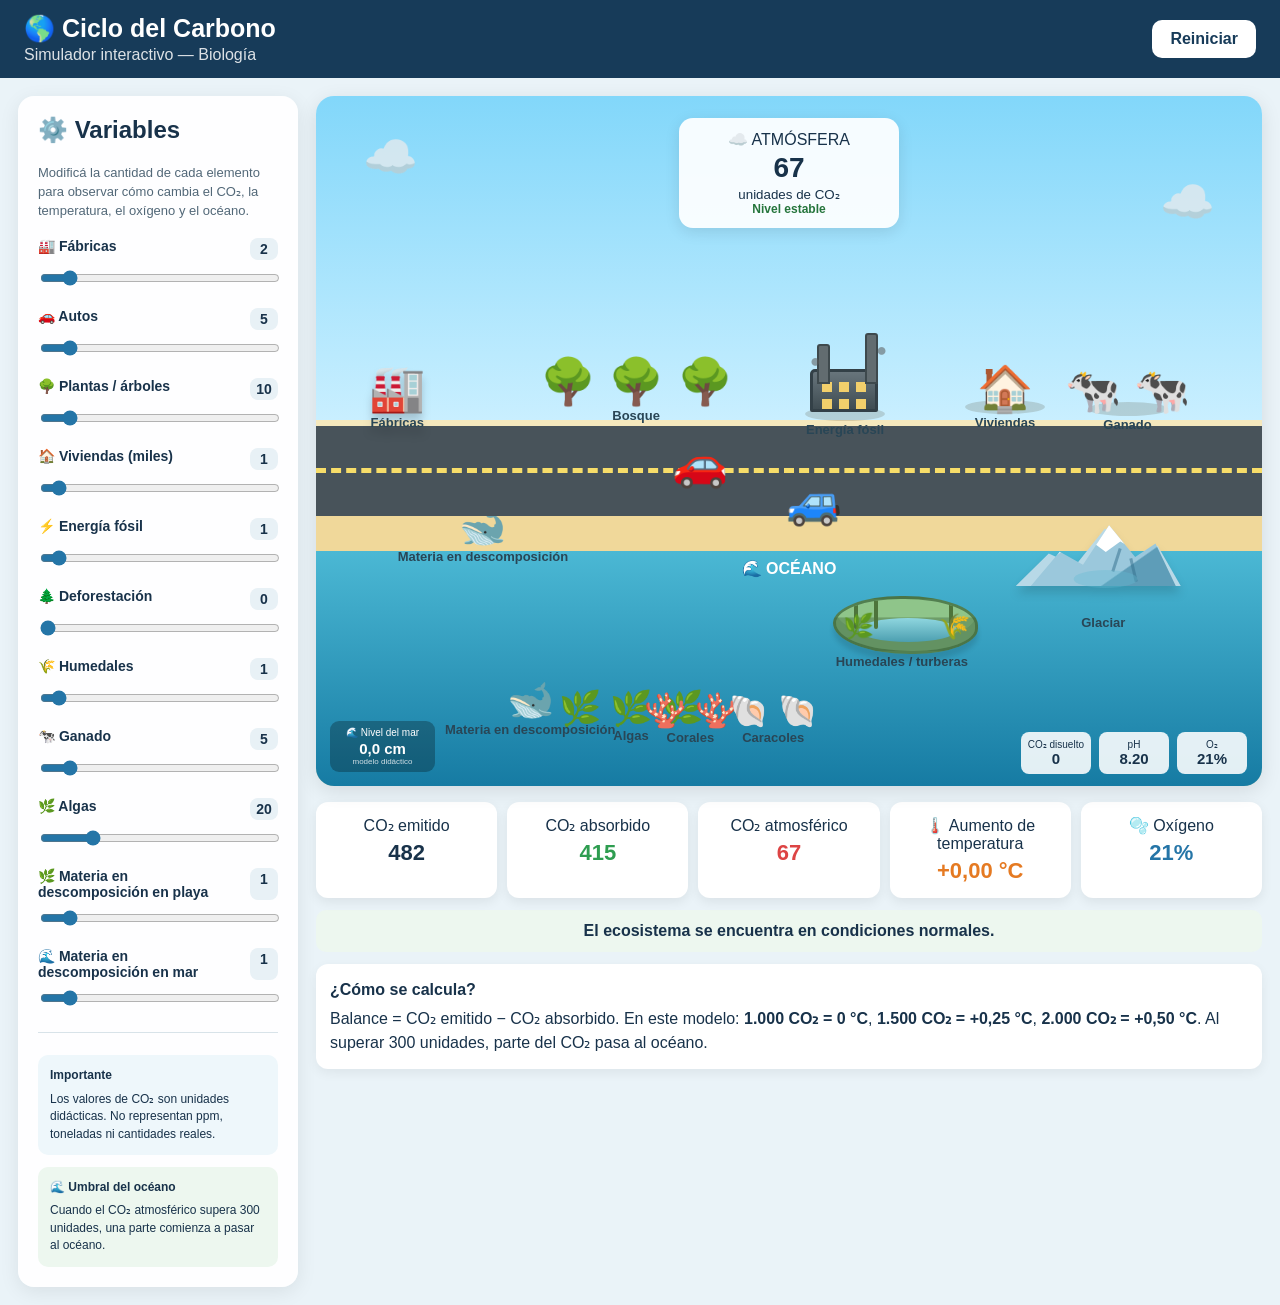
==== commit 10d4c760: "Add files via upload" ====
--- a/index.html
+++ b/index.html
@@ -1,235 +1,572 @@
 <!DOCTYPE html>
 <html lang="es">
 <head>
-  <meta charset="UTF-8" />
-  <meta name="viewport" content="width=device-width, initial-scale=1.0" />
+  <meta charset="UTF-8">
+  <meta name="viewport" content="width=device-width, initial-scale=1.0">
   <title>Simulador del Ciclo del Carbono</title>
-  <link rel="stylesheet" href="./CSS.styles/styles.css" />
+  <link rel="stylesheet" href="./CSS.styles/styles.css">
 </head>
 
 <body>
-  <header class="topbar">
-    <div>
-      <h1>🌎 Ciclo del Carbono</h1>
-      <p>Simulador interactivo — Biología</p>
-    </div>
-    <button id="resetBtn" class="reset-btn">Reiniciar</button>
-  </header>
-
-  <main class="app">
-    <aside class="control-panel">
-      <h2>⚙️ Variables</h2>
-      <p class="small">
-        Modificá la cantidad de cada elemento para observar cómo cambia
-        el CO₂, la temperatura, el oxígeno y el océano.
+
+<header class="topbar">
+  <div>
+    <h1>🌎 Ciclo del Carbono</h1>
+    <p>Simulador interactivo — Biología</p>
+  </div>
+
+  <button id="resetBtn" class="reset-btn">Reiniciar</button>
+</header>
+
+
+<main class="app">
+
+  <!-- =====================================================
+       PANEL DE VARIABLES
+       ===================================================== -->
+
+  <aside class="control-panel">
+
+    <h2>⚙️ Variables</h2>
+
+    <p class="small">
+      Modificá la cantidad de cada elemento para observar
+      cómo cambia el CO₂, la temperatura, el oxígeno y el océano.
+    </p>
+
+    <div class="control-group">
+      <label>
+        🏭 Fábricas
+        <span id="factoryCountValue">2</span>
+      </label>
+      <input id="factoryCount" type="range" min="0" max="20" value="2">
+    </div>
+
+    <div class="control-group">
+      <label>
+        🚗 Autos
+        <span id="carCountValue">5</span>
+      </label>
+      <input id="carCount" type="range" min="0" max="50" value="5">
+    </div>
+
+    <div class="control-group">
+      <label>
+        🌳 Plantas / árboles
+        <span id="treeCountValue">10</span>
+      </label>
+      <input id="treeCount" type="range" min="0" max="100" value="10">
+    </div>
+
+    <div class="control-group">
+      <label>
+        🏠 Viviendas (miles)
+        <span id="housingCountValue">1</span>
+      </label>
+      <input id="housingCount" type="range" min="0" max="20" value="1">
+    </div>
+
+    <div class="control-group">
+      <label>
+        ⚡ Energía fósil
+        <span id="energyCountValue">1</span>
+      </label>
+      <input id="energyCount" type="range" min="0" max="20" value="1">
+    </div>
+
+    <div class="control-group">
+      <label>
+        🌲 Deforestación
+        <span id="deforestationCountValue">0</span>
+      </label>
+      <input id="deforestationCount" type="range" min="0" max="20" value="0">
+    </div>
+
+    <div class="control-group">
+      <label>
+        🌾 Humedales
+        <span id="wetlandCountValue">1</span>
+      </label>
+      <input id="wetlandCount" type="range" min="0" max="20" value="1">
+    </div>
+
+    <div class="control-group">
+      <label>
+        🐄 Ganado
+        <span id="cattleCountValue">5</span>
+      </label>
+      <input id="cattleCount" type="range" min="0" max="50" value="5">
+    </div>
+
+    <div class="control-group">
+      <label>
+        🌿 Algas
+        <span id="algaeCountValue">20</span>
+      </label>
+      <input id="algaeCount" type="range" min="0" max="100" value="20">
+    </div>
+
+    <div class="control-group">
+      <label>
+        🌿 Materia en descomposición en playa
+        <span id="whaleBeachCountValue">1</span>
+      </label>
+      <input id="whaleBeachCount" type="range" min="0" max="10" value="1">
+    </div>
+
+    <div class="control-group">
+      <label>
+        🌊 Materia en descomposición en mar
+        <span id="whaleSeaCountValue">1</span>
+      </label>
+      <input id="whaleSeaCount" type="range" min="0" max="10" value="1">
+    </div>
+
+    <hr>
+
+    <div class="info-box">
+      <strong>Importante</strong>
+      <p>
+        Los valores de CO₂ son unidades didácticas.
+        No representan ppm, toneladas ni cantidades reales.
       </p>
-
-      <div class="control-group">
-        <label for="factoryCount">🏭 Fábricas <span id="factoryCountValue">2</span></label>
-        <input id="factoryCount" type="range" min="0" max="20" value="2">
-      </div>
-
-      <div class="control-group">
-        <label for="carCount">🚗 Autos <span id="carCountValue">5</span></label>
-        <input id="carCount" type="range" min="0" max="50" value="5">
-      </div>
-
-      <div class="control-group">
-        <label for="treeCount">🌳 Plantas / árboles <span id="treeCountValue">10</span></label>
-        <input id="treeCount" type="range" min="0" max="100" value="10">
-      </div>
-
-      <div class="control-group">
-        <label for="cattleCount">🐄 Ganado <span id="cattleCountValue">5</span></label>
-        <input id="cattleCount" type="range" min="0" max="50" value="5">
-      </div>
-
-      <div class="control-group">
-        <label for="algaeCount">🌿 Algas <span id="algaeCountValue">20</span></label>
-        <input id="algaeCount" type="range" min="0" max="100" value="20">
-      </div>
-
-      <div class="control-group">
-        <label for="whaleBeachCount">🐋 Ballenas muertas en playa <span id="whaleBeachCountValue">1</span></label>
-        <input id="whaleBeachCount" type="range" min="0" max="10" value="1">
-      </div>
-
-      <div class="control-group">
-        <label for="whaleSeaCount">🐋 Ballenas muertas en mar <span id="whaleSeaCountValue">1</span></label>
-        <input id="whaleSeaCount" type="range" min="0" max="10" value="1">
-      </div>
-
-      <hr>
-
-      <div class="info-box">
-        <strong>Importante</strong>
-        <p>
-          Los valores de CO₂ son unidades didácticas. No representan
-          ppm, toneladas ni cantidades reales de moléculas.
-        </p>
-      </div>
-
-      <div class="threshold-box">
-        <strong>🌊 Umbral del océano</strong>
-        <p>
-          Cuando el CO₂ atmosférico supera <b>300 unidades</b>, una parte
-          comienza a pasar al océano. Al aumentar el CO₂ disuelto, el pH
-          disminuye y se afecta la vida marina.
-        </p>
-      </div>
+    </div>
+
+    <div class="threshold-box">
+      <strong>🌊 Umbral del océano</strong>
+      <p>
+        Cuando el CO₂ atmosférico supera 300 unidades,
+        una parte comienza a pasar al océano.
+      </p>
+    </div>
+
+  </aside>
+
+
+  <!-- =====================================================
+       SIMULACIÓN
+       ===================================================== -->
+
+  <section class="simulation">
+
+    <div class="sky">
+
+      <div class="cloud cloud1">☁️</div>
+      <div class="cloud cloud2">☁️</div>
+
+      <div class="atmosphere-label">
+        <span>☁️ ATMÓSFERA</span>
+        <strong id="atmosphereCO2">0</strong>
+        <small>unidades de CO₂</small>
+        <div id="co2Status" class="co2-status">
+          Nivel estable
+        </div>
+      </div>
+
+      <!-- MODIFICACIÓN:
+           Capa donde se crean los mini círculos de CO₂
+           cuando se hace click sobre un elemento. -->
+      <div id="co2ParticleLayer" class="co2-particle-layer" aria-hidden="true"></div>
+
+
+      <!-- FÁBRICA -->
+
+      <button class="scene-item factory" data-info="factory">
+        🏭
+        <span>Fábricas</span>
+      </button>
+
+
+      <!-- AUTOS -->
+
+      <div class="road">
+        <div class="road-line"></div>
+
+        <button class="scene-item car" data-info="car">🚗</button>
+        <button class="scene-item car car2" data-info="car">🚙</button>
+      </div>
+
+
+      <!-- BOSQUE -->
+
+      <button class="scene-item forest" data-info="tree">
+
+        <div class="trees">
+          <span>🌳</span>
+          <span>🌳</span>
+          <span>🌳</span>
+        </div>
+
+        <span>Bosque</span>
+
+      </button>
+
+
+      <!-- VIVIENDAS -->
+
+      <button class="scene-item housing" data-info="housing">
+        🏠
+        <span>Viviendas</span>
+      </button>
+
+
+      <!-- ENERGÍA FÓSIL -->
+
+      <button class="scene-item energy" data-info="energy">
+
+        <span class="power-plant" aria-hidden="true">
+          <span class="plant-building"></span>
+          <span class="plant-chimney chimney-a"></span>
+          <span class="plant-chimney chimney-b"></span>
+          <span class="plant-smoke smoke-a">●</span>
+          <span class="plant-smoke smoke-b">●</span>
+        </span>
+
+        <span>Energía fósil</span>
+
+      </button>
+
+
+      <!-- =====================================================
+           MODIFICACIÓN:
+           DEFORESTACIÓN
+           Los troncos aparecen solamente cuando hay
+           deforestación.
+           ===================================================== -->
+
+      <button
+        class="scene-item deforestation"
+        data-info="deforestation"
+      >
+
+        <span class="deforestation-logs" aria-hidden="true">
+          <span>🪵</span>
+          <span>🪵</span>
+          <span>🪵</span>
+        </span>
+
+        <span>Deforestación</span>
+
+      </button>
+
+
+      <!-- INCENDIOS AUTOMÁTICOS -->
+      <!-- MODIFICACIÓN:
+           Se reemplaza la fogata dibujada por el emoji 🔥 -->
+
+      <button class="scene-item fire" data-info="fire">
+
+        <span class="fire-emoji" aria-hidden="true">🔥</span>
+
+        <span>Incendios</span>
+
+      </button>
+
+
+      <!-- GANADO -->
+
+      <button class="scene-item cattle" data-info="cattle">
+        <span>🐄</span>
+        <span>🐄</span>
+        <span>Ganado</span>
+      </button>
+
+
+      <!-- FLUJOS DE CO₂ -->
+
+      <div class="co2-flow flow-factory emission"></div>
+      <div class="co2-flow flow-car emission"></div>
+      <div class="co2-flow flow-tree absorption"></div>
+      <div class="co2-flow flow-cattle emission"></div>
+
+
+      <!-- =====================================================
+           PLAYA
+           ===================================================== -->
+
+      <div class="beach">
+
+        <div class="sand"></div>
+
+
+        <!-- MATERIA EN DESCOMPOSICIÓN -->
+
+        <button
+          class="scene-item dead-whale-beach"
+          data-info="whaleBeach"
+        >
+          <span class="decomposition-whale">🐋</span>
+          <span>Materia en descomposición</span>
+        </button>
+
+
+        <div class="co2-flow flow-whale-beach emission"></div>
+
+
+        <!-- =================================================
+             MODIFICACIÓN:
+             HUMEDAL MÁS ARRIBA PARA NO TAPAR LOS CORALES
+             ================================================= -->
+
+        <button
+          class="scene-item wetland"
+          data-info="wetland"
+        >
+
+          <span class="wetland-art">
+
+            <span class="wetland-water"></span>
+
+            <span class="reed reed-a"></span>
+            <span class="reed reed-b"></span>
+            <span class="reed reed-c"></span>
+
+            <span class="marsh-plant plant-a">🌿</span>
+            <span class="marsh-plant plant-b">🌾</span>
+
+          </span>
+
+          <span>Humedales / turberas</span>
+
+        </button>
+
+
+        <!-- =================================================
+             MODIFICACIÓN:
+             GLACIAR FUERA DEL OCÉANO
+             ================================================= -->
+
+        <!-- MODIFICACIÓN:
+             El glaciar ahora es clickeable como el resto de los elementos. -->
+        <button
+          class="scene-item polar-ice"
+          id="polarIce"
+          data-info="glacier"
+          aria-label="Glaciar"
+        >
+
+          <div class="glacier-art">
+
+            <div class="glacier-mountain mountain-back"></div>
+
+            <div class="glacier-mountain mountain-main">
+
+              <span class="glacier-snow"></span>
+              <span class="glacier-crack crack-a"></span>
+              <span class="glacier-crack crack-b"></span>
+
+            </div>
+
+            <div class="glacier-water"></div>
+
+          </div>
+
+          <div class="glacier-caption">
+            <strong>Glaciar</strong>
+          </div>
+
+        </button>
+
+
+        <!-- =================================================
+             OCÉANO
+             ================================================= -->
+
+        <div class="ocean">
+
+          <div class="ocean-label">
+            🌊 OCÉANO
+          </div>
+
+
+          <!-- MATERIA EN DESCOMPOSICIÓN -->
+
+          <button
+            class="scene-item dead-whale-sea"
+            data-info="whaleSea"
+          >
+            <span class="decomposition-whale">🐋</span>
+            <span>Materia en descomposición</span>
+          </button>
+
+
+          <!-- =================================================
+               MODIFICACIÓN:
+               VIDA MARINA AGRUPADA
+               ================================================= -->
+
+          <button class="scene-item algae" data-info="algae">
+
+            <span>🌿</span>
+            <span>🌿</span>
+            <span>🌿</span>
+
+            <span>Algas</span>
+
+          </button>
+
+
+          <button class="scene-item coral" data-info="coral">
+
+            <span>🪸</span>
+            <span>🪸</span>
+
+            <span>Corales</span>
+
+          </button>
+
+
+          <button class="scene-item snails" data-info="snail">
+
+            <span>🐚</span>
+            <span>🐚</span>
+
+            <span>Caracoles</span>
+
+          </button>
+
+          <div class="co2-flow flow-algae absorption"></div>
+          <div class="co2-flow flow-ocean absorption"></div>
+          <div class="co2-flow flow-whale-sea emission"></div>
+
+
+          <!-- =================================================
+               MODIFICACIÓN:
+               NIVEL DEL MAR ABAJO A LA IZQUIERDA
+               ================================================= -->
+
+          <div class="sea-level">
+
+            <span>🌊 Nivel del mar</span>
+
+            <strong id="seaLevel">
+              0,0 cm
+            </strong>
+
+            <small>
+              modelo didáctico
+            </small>
+
+          </div>
+
+
+          <!-- ESTADÍSTICAS DEL OCÉANO -->
+
+          <div class="ocean-stats">
+
+            <div>
+              <span>CO₂ disuelto</span>
+              <strong id="dissolvedCO2">0</strong>
+            </div>
+
+            <div id="oceanPHCard" class="clickable-stat">
+              <span>pH</span>
+              <strong id="oceanPH">8.2</strong>
+            </div>
+
+            <div>
+              <span>O₂</span>
+              <strong id="oceanOxygen">21%</strong>
+            </div>
+
+          </div>
+
+        </div>
+
+      </div>
+
+    </div>
+
+
+    <!-- =====================================================
+         PANEL INFORMATIVO
+         ===================================================== -->
+
+    <aside id="infoPanel" class="info-panel">
+
+      <button id="closeInfo" class="close-btn">×</button>
+
+      <div id="infoIcon" class="info-icon">🌎</div>
+
+      <h2 id="infoTitle">
+        Seleccioná un elemento
+      </h2>
+
+      <p id="infoDescription">
+        Hacé click sobre un elemento del paisaje
+        para conocer su función dentro del ciclo
+        del carbono.
+      </p>
+
+      <div id="infoStats" class="info-stats"></div>
+
     </aside>
 
-    <section class="simulation">
-      <div class="sky">
-        <div class="cloud cloud1">☁️</div>
-        <div class="cloud cloud2">☁️</div>
-
-        <div class="atmosphere-label">
-          <span>☁️ ATMÓSFERA</span>
-          <strong id="atmosphereCO2">0</strong>
-          <small>unidades de CO₂</small>
-          <div id="co2Status" class="co2-status">Nivel estable</div>
-        </div>
-
-        <button class="scene-item factory" data-info="factory" aria-label="Fábricas">
-          🏭
-          <span>Fábricas</span>
-        </button>
-
-        <div class="road">
-          <div class="road-line"></div>
-          <button class="scene-item car" data-info="car" aria-label="Auto">🚗</button>
-          <button class="scene-item car car2" data-info="car" aria-label="Auto">🚙</button>
-        </div>
-
-        <button class="scene-item forest" data-info="tree" aria-label="Bosque">
-          <div class="trees">
-            <span>🌳</span><span>🌳</span><span>🌳</span>
-          </div>
-          <span>Bosque</span>
-        </button>
-
-        <button class="scene-item cattle" data-info="cattle" aria-label="Ganado">
-          <span>🐄</span><span>🐄</span>
-          <span>Ganado</span>
-        </button>
-
-        <!--
-          Estos contenedores siguen existiendo para conservar
-          la estructura original. Ahora los puntos se generan
-          dinámicamente desde JavaScript.
-        -->
-        <div class="co2-flow flow-factory emission" aria-hidden="true"></div>
-        <div class="co2-flow flow-car emission" aria-hidden="true"></div>
-        <div class="co2-flow flow-tree absorption" aria-hidden="true"></div>
-        <div class="co2-flow flow-cattle emission" aria-hidden="true"></div>
-
-        <div class="beach">
-          <div class="sand"></div>
-
-          <button class="scene-item dead-whale-beach" data-info="whaleBeach" aria-label="Ballena muerta en la playa">
-            🐋
-            <span>Descomposición</span>
-          </button>
-
-          <div class="co2-flow flow-whale-beach emission" aria-hidden="true"></div>
-
-          <div class="ocean">
-            <div class="ocean-label">🌊 OCÉANO</div>
-
-            <button class="scene-item dead-whale-sea" data-info="whaleSea" aria-label="Ballena muerta en el mar">
-              🐋
-              <span>Ballena</span>
-            </button>
-
-            <button class="scene-item algae" data-info="algae" aria-label="Algas">
-              <span>🌿</span><span>🌿</span><span>🌿</span>
-              <span>Algas</span>
-            </button>
-
-            <button class="scene-item coral" data-info="coral" aria-label="Corales">
-              <span>🪸</span><span>🪸</span>
-              <span>Corales</span>
-            </button>
-
-            <button class="scene-item snails" data-info="snail" aria-label="Caracoles de mar">
-              <span>🐚</span><span>🐚</span>
-              <span>Caracoles</span>
-            </button>
-
-            <div class="deep-co2">
-              <span>CO₂</span><span>CO₂</span><span>CO₂</span><span>CO₂</span>
-              <strong>CO₂ disuelto</strong>
-            </div>
-
-            <div class="co2-flow flow-algae absorption" aria-hidden="true"></div>
-            <div class="co2-flow flow-ocean absorption" aria-hidden="true"></div>
-            <div class="co2-flow flow-whale-sea emission" aria-hidden="true"></div>
-
-            <div class="ocean-stats">
-              <div><span>CO₂ disuelto</span><strong id="dissolvedCO2">0</strong></div>
-              <div><span>pH</span><strong id="oceanPH">8.2</strong></div>
-              <div><span>O₂</span><strong id="oceanOxygen">100%</strong></div>
-            </div>
-          </div>
-        </div>
-      </div>
-
-      <aside id="infoPanel" class="info-panel">
-        <button id="closeInfo" class="close-btn">×</button>
-        <div id="infoIcon" class="info-icon">🌎</div>
-        <h2 id="infoTitle">Seleccioná un elemento</h2>
-        <p id="infoDescription">
-          Hacé click sobre una fábrica, auto, planta, vaca, alga, coral,
-          caracol o ballena para conocer su función dentro del ciclo del carbono.
-        </p>
-        <div id="infoStats" class="info-stats"></div>
-      </aside>
-
-      <section class="dashboard">
-        <div class="metric">
-          <span>CO₂ emitido</span>
-          <strong id="totalEmitted">0</strong>
-        </div>
-
-        <div class="metric absorption">
-          <span>CO₂ absorbido</span>
-          <strong id="totalAbsorbed">0</strong>
-        </div>
-
-        <div class="metric balance">
-          <span>CO₂ atmosférico</span>
-          <strong id="netBalance">0</strong>
-        </div>
-
-        <div class="metric temperature">
-          <span>🌡️ Aumento de temperatura</span>
-          <strong id="temperature">+0 °C</strong>
-        </div>
-
-        <div class="metric oxygen">
-          <span>🫧 Oxígeno</span>
-          <strong id="oxygen">100%</strong>
-        </div>
-      </section>
-
-      <div id="ecosystemMessage" class="ecosystem-message">
-        El ecosistema se encuentra en condiciones normales.
-      </div>
-
-      <div class="explanation">
-        <strong>¿Cómo se calcula?</strong>
-        <span>
-          Balance = CO₂ emitido − CO₂ absorbido. En este modelo, el CO₂ positivo
-          se acumula en la atmósfera. Cada 100 unidades de CO₂ atmosférico
-          representan didácticamente 1 °C de aumento. Al superar 300 unidades,
-          parte del CO₂ pasa al océano: baja el pH y se reducen el oxígeno y
-          algunos organismos marinos.
-        </span>
-      </div>
+
+    <!-- =====================================================
+         DASHBOARD
+         ===================================================== -->
+
+    <section class="dashboard">
+
+      <div class="metric">
+        <span>CO₂ emitido</span>
+        <strong id="totalEmitted">0</strong>
+      </div>
+
+      <div class="metric absorption">
+        <span>CO₂ absorbido</span>
+        <strong id="totalAbsorbed">0</strong>
+      </div>
+
+      <div class="metric balance">
+        <span>CO₂ atmosférico</span>
+        <strong id="netBalance">0</strong>
+      </div>
+
+      <div class="metric temperature">
+        <span>🌡️ Aumento de temperatura</span>
+        <strong id="temperature">+0,00 °C</strong>
+      </div>
+
+      <!-- MODIFICACIÓN:
+           O₂ máximo = 21% -->
+
+      <div class="metric oxygen">
+        <span>🫧 Oxígeno</span>
+        <strong id="oxygen">21%</strong>
+      </div>
+
     </section>
-  </main>
-
-  <script src="./java/script.js"></script>
+
+
+    <div id="ecosystemMessage" class="ecosystem-message">
+      El ecosistema se encuentra en condiciones normales.
+    </div>
+
+
+    <div class="explanation">
+
+      <strong>¿Cómo se calcula?</strong>
+
+      <span>
+        Balance = CO₂ emitido − CO₂ absorbido.
+        En este modelo:
+        <b>1.000 CO₂ = 0 °C</b>,
+        <b>1.500 CO₂ = +0,25 °C</b>,
+        <b>2.000 CO₂ = +0,50 °C</b>.
+        Al superar 300 unidades,
+        parte del CO₂ pasa al océano.
+      </span>
+
+    </div>
+
+  </section>
+
+</main>
+
+
+<script src="./java/script.js"></script>
+
 </body>
 </html>
--- a/CSS.styles/styles.css
+++ b/CSS.styles/styles.css
@@ -3,11 +3,9 @@
 }
 
 :root {
-  --heat: 0;
-  --red: #e53935;
-  --green: #2e9d50;
   --dark: #18324a;
   --card: rgba(255,255,255,.94);
+  --green: #2e9d50;
 }
 
 body {
@@ -21,6 +19,11 @@
 input {
   font: inherit;
 }
+
+
+/* =========================================================
+   BARRA SUPERIOR
+   ========================================================= */
 
 .topbar {
   min-height: 78px;
@@ -52,9 +55,14 @@
   cursor: pointer;
 }
 
+
+/* =========================================================
+   ESTRUCTURA
+   ========================================================= */
+
 .app {
   display: grid;
-  grid-template-columns: 280px minmax(700px, 1fr);
+  grid-template-columns: 280px minmax(700px,1fr);
   gap: 18px;
   max-width: 1500px;
   margin: 18px auto;
@@ -130,19 +138,16 @@
   margin: 6px 0 0;
 }
 
-.simulation {
-  min-width: 0;
-}
+
+/* =========================================================
+   PAISAJE
+   ========================================================= */
 
 .sky {
-  --heat-color: rgba(255, 105, 70, var(--heat));
-
+  --heat: 0;
   min-height: 690px;
-
   position: relative;
-
   overflow: hidden;
-
   border-radius: 18px;
 
   background:
@@ -159,25 +164,20 @@
 
 .sky::after {
   content: "";
-
-  position: absolute;
-
+  position: absolute;
   inset: 0;
 
-  background: var(--heat-color);
+  background:
+    rgba(255,105,70,var(--heat));
 
   pointer-events: none;
-
-  z-index: 0;
+  z-index: 30;
 }
 
 .cloud {
   position: absolute;
-
   font-size: 44px;
-
   opacity: .8;
-
   z-index: 1;
 }
 
@@ -191,27 +191,22 @@
   top: 80px;
 }
 
+
+/* =========================================================
+   ATMÓSFERA
+   ========================================================= */
+
 .atmosphere-label {
   position: absolute;
-
-  z-index: 5;
-
+  z-index: 10;
   top: 22px;
-
   left: 50%;
-
   transform: translateX(-50%);
-
   min-width: 220px;
-
   text-align: center;
-
   background: rgba(255,255,255,.92);
-
   padding: 12px 18px;
-
   border-radius: 14px;
-
   box-shadow: 0 4px 15px rgba(0,0,0,.1);
 }
 
@@ -222,17 +217,13 @@
 
 .atmosphere-label strong {
   display: block;
-
   font-size: 28px;
-
   margin: 3px 0;
 }
 
 .co2-status {
   font-size: 12px;
-
   font-weight: 700;
-
   color: #25753c;
 }
 
@@ -244,21 +235,19 @@
   color: #c62828;
 }
 
+
+/* =========================================================
+   ELEMENTOS DEL PAISAJE
+   ========================================================= */
+
 .scene-item {
   position: absolute;
-
-  z-index: 4;
-
+  z-index: 5;
   border: 0;
-
   background: transparent;
-
   cursor: pointer;
-
   font-size: 45px;
-
   text-align: center;
-
   transition: .3s ease;
 }
 
@@ -268,54 +257,82 @@
 
 .scene-item > span:last-child {
   display: block;
-
   font-size: 13px;
-
   font-weight: 700;
-
   color: #294656;
 }
 
 
-/* =====================================================
-   ELEMENTOS DEL PAISAJE
-   ===================================================== */
-
-/*
-  Fábrica más cerca del suelo.
-*/
+/* =========================================================
+   ELEMENTOS TERRESTRES
+   ========================================================= */
+
 .factory {
-  left: 7%;
-  top: 250px;
-}
-
-
-/*
-  Carretera.
-*/
+  left: 5%;
+  top: 265px;
+  filter: drop-shadow(0 7px 4px rgba(0,0,0,.18));
+}
+
+.forest {
+  left: 23%;
+  top: 258px;
+}
+
+.cattle {
+  right: 7%;
+  top: 267px;
+}
+
+.housing {
+  left: 69%;
+  top: 265px;
+}
+
+.energy {
+  left: 50%;
+  top: 255px;
+}
+
+.deforestation {
+  left: 35%;
+  top: 270px;
+}
+
+.cattle::after,
+.housing::after,
+.energy::after {
+  content: "";
+  position: absolute;
+  left: 50%;
+  bottom: 17px;
+  width: 80px;
+  height: 14px;
+  border-radius: 50%;
+  background: rgba(75,60,35,.18);
+  transform: translateX(-50%);
+  z-index: -1;
+}
+
+
+/* =========================================================
+   CARRETERA
+   ========================================================= */
+
 .road {
   position: absolute;
-
-  z-index: 2;
-
+  z-index: 3;
   left: 0;
   right: 0;
-
   top: 330px;
-
   height: 90px;
-
   background: #48535a;
 }
 
 .road-line {
   position: absolute;
-
   top: 42px;
-
   left: 0;
   right: 0;
-
   border-top: 5px dashed #f7dd69;
 }
 
@@ -330,62 +347,613 @@
 }
 
 
-/*
-  Árboles más cerca del suelo.
-*/
-.forest {
-  left: 25%;
+/* =========================================================
+   ENERGÍA FÓSIL
+   ========================================================= */
+
+.power-plant {
+  position: relative;
+  display: block;
+  width: 100px;
+  height: 70px;
+  margin: auto;
+}
+
+.plant-building {
+  position: absolute;
+  left: 15px;
+  bottom: 10px;
+  width: 68px;
+  height: 43px;
+  border-radius: 5px 5px 2px 2px;
+  background: linear-gradient(#68757c,#3f4c52);
+  border: 3px solid #334047;
+}
+
+.plant-building::before {
+  content: "";
+  position: absolute;
+  left: 9px;
+  top: 10px;
+  width: 10px;
+  height: 10px;
+  background: #f2cf6b;
+  box-shadow:
+    17px 0 #f2cf6b,
+    34px 0 #f2cf6b,
+    0 17px #f2cf6b,
+    17px 17px #f2cf6b,
+    34px 17px #f2cf6b;
+}
+
+.plant-chimney {
+  position: absolute;
+  bottom: 38px;
+  width: 13px;
+  height: 40px;
+  border-radius: 3px 3px 0 0;
+  background: #626c70;
+  border: 2px solid #3e494d;
+}
+
+.chimney-a {
+  left: 22px;
+}
+
+.chimney-b {
+  right: 17px;
+  height: 51px;
+}
+
+.plant-smoke {
+  position: absolute;
+  font-size: 18px;
+  color: rgba(90,90,90,.55);
+  animation: smokeMove 2.4s infinite ease-in-out;
+}
+
+.smoke-a {
+  left: 15px;
+  top: -1px;
+}
+
+.smoke-b {
+  right: 8px;
+  top: -12px;
+  animation-delay: .8s;
+}
+
+@keyframes smokeMove {
+  from {
+    transform: translateY(4px);
+    opacity: .35;
+  }
+
+  to {
+    transform: translateY(-15px);
+    opacity: .75;
+  }
+}
+
+
+/* =========================================================
+   DEFORESTACIÓN
+   MODIFICACIÓN:
+   LOS TRONCOS SOLO APARECEN CUANDO HAY DEFORESTACIÓN
+   ========================================================= */
+
+.deforestation-logs {
+  display: flex;
+  justify-content: center;
+  align-items: center;
+  gap: 1px;
+
+  min-height: 52px;
+
+  font-size: 31px;
+  line-height: 1;
+
+  opacity: 0;
+  transform: translateY(8px) scale(.8);
+
+  transition:
+    opacity .45s ease,
+    transform .45s ease;
+
+  pointer-events: none;
+}
+
+.deforestation-logs span {
+  display: inline-block;
+  filter: drop-shadow(0 4px 3px rgba(0,0,0,.2));
+}
+
+.deforestation.logs-visible .deforestation-logs {
+  opacity: 1;
+  transform: translateY(0) scale(1);
+}
+
+/* MODIFICACIÓN:
+   El texto "Deforestación" acompaña a los troncos
+   y aparece cuando hay deforestación. */
+.deforestation > span:last-child {
+  opacity: 0;
+  transition: opacity .45s ease;
+}
+
+.deforestation.logs-visible > span:last-child {
+  opacity: 1;
+}
+
+
+/* =========================================================
+   INCENDIOS
+   MODIFICACIÓN:
+   NO HAY CONTROL MANUAL.
+   APARECEN AUTOMÁTICAMENTE CON LA TEMPERATURA.
+   ========================================================= */
+
+.fire {
+  right: 19%;
   top: 255px;
-}
-
-.trees {
-  white-space: nowrap;
-}
-
-
-/*
-  Ganado más cerca del suelo.
-*/
-.cattle {
-  right: 7%;
-  top: 250px;
-}
-
+  width: 100px;
+  opacity: 0;
+  z-index: 7;
+
+  transition:
+    opacity .45s ease,
+    transform .35s ease;
+}
+
+/* MODIFICACIÓN:
+   Ahora se utiliza directamente el emoji de fuego. */
+.fire-emoji {
+  display: block;
+  font-size: 58px;
+  line-height: 1;
+  margin: 0 auto 2px;
+}
+
+/* Código anterior conservado para no alterar
+   el resto del diseño, aunque ya no se utiliza. */
+.fire-art {
+  position: relative;
+  display: block;
+  width: 90px;
+  height: 64px;
+  margin: auto;
+}
+
+.burning-log {
+  position: absolute;
+  left: 16px;
+  bottom: 7px;
+  width: 58px;
+  height: 13px;
+  border-radius: 12px;
+  background: #713b22;
+  transform: rotate(-7deg);
+}
+
+.flame {
+  position: absolute;
+  bottom: 13px;
+  border-radius: 55% 45% 60% 40%;
+  transform-origin: bottom center;
+  animation: flameMove .55s ease-in-out infinite alternate;
+}
+
+.flame-a {
+  left: 28px;
+  width: 31px;
+  height: 49px;
+  background: #e85d22;
+}
+
+.flame-b {
+  left: 42px;
+  width: 25px;
+  height: 39px;
+  background: #ff9d28;
+  animation-delay: .15s;
+}
+
+.flame-c {
+  left: 49px;
+  bottom: 16px;
+  width: 16px;
+  height: 28px;
+  background: #ffe36b;
+  animation-delay: .28s;
+}
+
+@keyframes flameMove {
+  from {
+    transform: rotate(-5deg) scaleY(.94);
+  }
+
+  to {
+    transform: rotate(6deg) scaleY(1.06);
+  }
+}
+
+.fire-active {
+  opacity: 1;
+  animation: firePulse .9s ease-in-out infinite alternate;
+}
+
+@keyframes firePulse {
+  from {
+    filter: brightness(.95);
+  }
+
+  to {
+    filter: brightness(1.15);
+  }
+}
+
+
+/* =========================================================
+   PLAYA
+   ========================================================= */
 
 .beach {
   position: absolute;
-
   left: 0;
   right: 0;
-
   bottom: 0;
-
   height: 300px;
-
   z-index: 1;
 }
 
 .sand {
   position: absolute;
-
   left: 0;
   right: 0;
-
   top: 0;
-
   height: 65px;
-
   background: #f0d89a;
 }
 
+
+/* =========================================================
+   HUMEDAL
+   MODIFICACIÓN:
+   MÁS ARRIBA Y ANIMADO
+   ========================================================= */
+
+.wetland {
+  left: 54%;
+  top: 105px;
+  width: 150px;
+  height: 82px;
+  font-size: 12px;
+  z-index: 8;
+
+  --melt: 0;
+
+  transform:
+    scale(calc(1 - var(--melt) * .38));
+
+  transform-origin: center bottom;
+
+  opacity:
+    calc(1 - var(--melt) * .55);
+
+  transition:
+    transform .7s ease,
+    opacity .7s ease;
+}
+
+.wetland-art {
+  position: relative;
+  display: block;
+  width: 145px;
+  height: 58px;
+  margin: auto;
+
+  border-radius: 48% 52% 45% 55%;
+
+  background:
+    linear-gradient(
+      to bottom,
+      #8fc58a 0 35%,
+      #6e9d69 36% 100%
+    );
+
+  border: 3px solid rgba(62,105,60,.75);
+
+  box-shadow:
+    inset 0 -12px 0 rgba(55,102,72,.2),
+    0 7px 5px rgba(0,0,0,.12);
+
+  overflow: hidden;
+}
+
+.wetland-water {
+  position: absolute;
+  left: 23px;
+  bottom: 9px;
+  width: 98px;
+  height: 24px;
+  border-radius: 50%;
+
+  background:
+    linear-gradient(
+      #8fd6df,
+      #4c9fb0
+    );
+
+  animation:
+    wetlandRipple 2.2s ease-in-out infinite alternate;
+}
+
+.reed {
+  position: absolute;
+  bottom: 22px;
+  width: 4px;
+  height: 34px;
+  border-radius: 5px;
+  background: #4d743b;
+  animation:
+    reedSway 2.4s ease-in-out infinite alternate;
+}
+
+.reed::before {
+  content: "";
+  position: absolute;
+  top: -4px;
+  left: -3px;
+  width: 10px;
+  height: 8px;
+  border-radius: 50%;
+  background: #77542c;
+}
+
+.reed-a {
+  left: 18px;
+}
+
+.reed-b {
+  left: 38px;
+  height: 40px;
+  animation-delay: .4s;
+}
+
+.reed-c {
+  right: 22px;
+  height: 31px;
+  animation-delay: .8s;
+}
+
+.marsh-plant {
+  position: absolute;
+  bottom: 10px;
+  font-size: 25px;
+  animation:
+    marshBob 2.1s ease-in-out infinite alternate;
+}
+
+.plant-a {
+  left: 7px;
+}
+
+.plant-b {
+  right: 5px;
+  animation-delay: .6s;
+}
+
+@keyframes wetlandRipple {
+  from {
+    transform: scaleX(.96);
+  }
+
+  to {
+    transform: scaleX(1.04);
+  }
+}
+
+@keyframes reedSway {
+  from {
+    transform: rotate(-4deg);
+  }
+
+  to {
+    transform: rotate(5deg);
+  }
+}
+
+@keyframes marshBob {
+  from {
+    transform: translateY(1px);
+  }
+
+  to {
+    transform: translateY(-3px);
+  }
+}
+
+
+/* =========================================================
+   GLACIAR
+   MODIFICACIÓN:
+   MÁS ABAJO Y SIN TEXTO DE CALENTAMIENTO
+   ========================================================= */
+
+.polar-ice {
+  --melt: 0;
+
+  position: absolute;
+
+  right: 7%;
+  top: 18px;
+
+  width: 185px;
+  height: 115px;
+
+  z-index: 12;
+
+  /* MODIFICACIÓN:
+     El glaciar se reduce visiblemente a medida que se derrite. */
+  transform:
+    translateX(0)
+    scale(
+      calc(1 - var(--melt) * .48)
+    );
+
+  transform-origin: center bottom;
+
+  border: 0;
+  background: transparent;
+  padding: 0;
+  cursor: pointer;
+  font-family: inherit;
+
+  transition:
+    transform .7s ease,
+    opacity .7s ease;
+}
+
+.glacier-art {
+  position: relative;
+  width: 100%;
+  height: 82px;
+
+  filter:
+    drop-shadow(0 7px 5px rgba(0,0,0,.14));
+}
+
+.glacier-mountain {
+  position: absolute;
+  bottom: 0;
+
+  clip-path:
+    polygon(
+      0 100%,
+      20% 55%,
+      36% 72%,
+      54% 20%,
+      72% 62%,
+      86% 44%,
+      100% 100%
+    );
+}
+
+.mountain-back {
+  left: 5px;
+  width: 165px;
+  height: 72px;
+  background: #b8d9e7;
+}
+
+.mountain-main {
+  left: 20px;
+  width: 145px;
+  height: 76px;
+
+  background:
+    linear-gradient(
+      145deg,
+      #eefaff 0 35%,
+      #9bc8dc 36% 70%,
+      #5e9db8 71%
+    );
+}
+
+.glacier-snow {
+  position: absolute;
+  left: 42px;
+  top: 7px;
+  width: 66px;
+  height: 35px;
+
+  background: white;
+
+  clip-path:
+    polygon(
+      50% 0,
+      100% 100%,
+      72% 70%,
+      50% 100%,
+      25% 65%,
+      0 100%
+    );
+}
+
+.glacier-crack {
+  position: absolute;
+  width: 3px;
+  height: 24px;
+  background: rgba(50,110,140,.5);
+}
+
+.crack-a {
+  left: 84px;
+  top: 38px;
+  transform: rotate(18deg);
+}
+
+.crack-b {
+  left: 101px;
+  top: 48px;
+  transform: rotate(-13deg);
+}
+
+.glacier-water {
+  position: absolute;
+  left: 52px;
+  bottom: -2px;
+  width: 85px;
+  height: 18px;
+
+  border-radius: 50%;
+
+  background: #62b9d2;
+
+  opacity:
+    calc(.35 + var(--melt) * .65);
+
+  transform:
+    scaleX(calc(.75 + var(--melt) * .5));
+
+  transition: .7s ease;
+}
+
+.glacier-caption {
+
+  color: #294656;
+
+  text-align: center;
+}
+
+.glacier-caption strong {
+  font-size: 13px;
+}
+
+/* No se muestra texto secundario */
+.glacier-caption small {
+  display: none !important;
+}
+
+.polar-ice.melting .glacier-art {
+  transform:
+    scaleY(calc(1 - var(--melt) * .22))
+    scaleX(calc(1 - var(--melt) * .42));
+
+  transform-origin:
+    center bottom;
+}
+
+
+/* =========================================================
+   OCÉANO
+   ========================================================= */
+
 .ocean {
   position: absolute;
-
   left: 0;
   right: 0;
-
   bottom: 0;
-
   height: 235px;
 
   overflow: hidden;
@@ -400,19 +968,48 @@
 
 .ocean-label {
   position: absolute;
-
   top: 8px;
-
   left: 50%;
-
   transform: translateX(-50%);
 
   color: white;
-
   font-weight: 800;
-
   z-index: 5;
 }
+
+
+/* =========================================================
+   VIDA MARINA
+   MODIFICACIÓN:
+   TODOS JUNTOS EN LA ZONA DE ALGAS
+   ========================================================= */
+
+.algae {
+  left: 25%;
+  bottom: 42px;
+  font-size: 34px;
+  z-index: 8;
+}
+
+.coral {
+  left: 34%;
+  bottom: 40px;
+  font-size: 34px;
+  z-index: 8;
+}
+
+.snails {
+  left: 43%;
+  right: auto;
+  bottom: 40px;
+  font-size: 32px;
+  z-index: 8;
+}
+
+
+/* =========================================================
+   BALLENAS / DESCOMPOSICIÓN
+   ========================================================= */
 
 .dead-whale-beach {
   left: 8%;
@@ -426,77 +1023,109 @@
   font-size: 38px;
 }
 
-.algae {
-  left: 31%;
-  bottom: 40px;
-  font-size: 34px;
-}
-
-.coral {
-  left: 52%;
-  bottom: 30px;
-  font-size: 34px;
-}
-
-.snails {
-  right: 8%;
-  bottom: 37px;
-  font-size: 32px;
-}
+.decomposition-whale {
+  display: block;
+  font-size: 38px;
+}
+
+
+/* =========================================================
+   CO₂ DISUELTO
+   ========================================================= */
 
 .deep-co2 {
   position: absolute;
-
-  left: 44%;
-
-  bottom: 5px;
-
-  color: rgba(255,255,255,.65);
+  right: 25px;
+  top: 60px;
 
   display: flex;
-
+  flex-direction: column;
+  gap: 5px;
+
+  color: rgba(255,255,255,.5);
+  font-size: 13px;
+}
+
+.deep-co2 strong {
+  color: white;
+  font-size: 11px;
+}
+
+
+/* =========================================================
+   NIVEL DEL MAR
+   MODIFICACIÓN:
+   ESQUINA INFERIOR IZQUIERDA
+   ========================================================= */
+
+.sea-level {
+  position: absolute;
+
+  left: 14px;
+  bottom: 14px;
+
+  z-index: 20;
+
+  min-width: 105px;
+
+  padding: 6px 9px;
+
+  border-radius: 9px;
+
+  background: rgba(0,0,0,.27);
+
+  color: white;
+
+  text-align: center;
+
+  font-size: 10px;
+}
+
+.sea-level span,
+.sea-level strong,
+.sea-level small {
+  display: block;
+}
+
+.sea-level strong {
+  font-size: 15px;
+  margin-top: 2px;
+}
+
+.sea-level small {
+  font-size: 8px;
+  opacity: .8;
+}
+
+
+/* =========================================================
+   ESTADÍSTICAS DEL OCÉANO
+   ========================================================= */
+
+.ocean-stats {
+  position: absolute;
+
+  right: 15px;
+  bottom: 12px;
+
+  display: flex;
   gap: 8px;
 
-  flex-wrap: wrap;
-
-  width: 125px;
-
-  font-size: 12px;
+  z-index: 10;
+}
+
+.ocean-stats div {
+  min-width: 70px;
+
+  padding: 7px;
+
+  border-radius: 8px;
+
+  background: rgba(255,255,255,.88);
 
   text-align: center;
-}
-
-.deep-co2 strong {
-  width: 100%;
-  color: white;
-}
-
-.ocean-stats {
-  position: absolute;
-
-  right: 12px;
-
-  top: 12px;
-
-  display: flex;
-
-  gap: 8px;
-
-  z-index: 5;
-}
-
-.ocean-stats div {
-  min-width: 78px;
-
-  padding: 6px 8px;
-
-  border-radius: 9px;
-
-  background: rgba(0,0,0,.25);
-
-  color: white;
-
-  text-align: center;
+
+  font-size: 10px;
 }
 
 .ocean-stats span,
@@ -504,170 +1133,156 @@
   display: block;
 }
 
-.ocean-stats span {
-  font-size: 10px;
-}
-
 .ocean-stats strong {
   font-size: 15px;
 }
 
 
-/* =====================================================
-   CÍRCULOS DE CO₂
-   ===================================================== */
-
-/*
-  Los antiguos recorridos quedan como contenedores
-  invisibles. Las partículas reales se generan
-  desde JavaScript.
-*/
+/* =========================================================
+   FLUJOS
+   ========================================================= */
+
 .co2-flow {
   position: absolute;
-
-  pointer-events: none;
-
-  opacity: 0;
-
-  width: 0;
-  height: 0;
-}
-
-
-/*
-  Contenedor que contiene las moléculas de un recorrido.
-*/
-.particle-flow-container {
-  position: absolute;
-
-  inset: 0;
-
-  width: 100%;
-  height: 100%;
-
-  pointer-events: none;
-
-  z-index: 6;
-}
-
-
-/*
-  Cada pequeño círculo representa una molécula
-  didáctica de CO₂.
-*/
-.co2-particle {
-  position: absolute;
-
   width: 11px;
   height: 11px;
-
   border-radius: 50%;
-
+  opacity: 0;
+  z-index: 25;
+}
+
+.co2-flow.emission {
+  background: #e53935;
+}
+
+.co2-flow.absorption {
+  background: #2e9d50;
+}
+
+
+/* =========================================================
+   MINI CÍRCULOS DE CO₂ AL HACER CLICK
+   MODIFICACIÓN:
+   Emisiones: del elemento hacia ATMÓSFERA.
+   Absorciones: de ATMÓSFERA hacia el elemento.
+   ========================================================= */
+
+.co2-particle-layer {
+  position: absolute;
+  inset: 0;
+  z-index: 28;
   pointer-events: none;
-
-  z-index: 7;
-
-  margin: 0;
-}
-
-
-/*
-  Moléculas que se emiten hacia la atmósfera.
-*/
-.red-particle {
-  background: var(--red);
+  overflow: hidden;
+}
+
+.co2-particle {
+  position: absolute;
+  left: 0;
+  top: 0;
+
+  width: 7px;
+  height: 7px;
+  border-radius: 50%;
+
+  opacity: 0;
+
+  pointer-events: none;
+
+  will-change: transform, opacity;
+
+  animation:
+    co2ParticleFly 1.35s ease-in-out forwards;
+  animation-delay: var(--delay);
+}
+
+.co2-particle.emission {
+  background: #e53935;
+}
+
+.co2-particle.absorption {
+  background: #2e9d50;
+}
+
+@keyframes co2ParticleFly {
+
+  0% {
+    opacity: 0;
+
+    transform:
+      translate(
+        var(--start-x),
+        var(--start-y)
+      )
+      scale(.65);
+  }
+
+  12% {
+    opacity: 1;
+  }
+
+  82% {
+    opacity: 1;
+  }
+
+  100% {
+    opacity: 0;
+
+    transform:
+      translate(
+        var(--end-x),
+        var(--end-y)
+      )
+      scale(.9);
+  }
+
+}
+
+
+/* =========================================================
+   PANEL DE INFORMACIÓN
+   ========================================================= */
+
+.info-panel {
+  margin-top: 16px;
+
+  background: white;
+
+  border-radius: 16px;
+
+  padding: 20px;
 
   box-shadow:
-    0 0 6px rgba(229,57,53,.65),
-    0 0 12px rgba(229,57,53,.25);
-}
-
-
-/*
-  Moléculas que son absorbidas.
-*/
-.green-particle {
-  background: var(--green);
-
-  box-shadow:
-    0 0 6px rgba(46,157,80,.65),
-    0 0 12px rgba(46,157,80,.25);
-}
-
-
-/*
-  Los elementos mantienen sus efectos originales.
-*/
-.scene-item.affected {
-  filter: saturate(.55) brightness(.9);
-  opacity: .72;
-}
-
-.scene-item.severe,
-.scene-item.dead {
-  filter: grayscale(1);
-  opacity: .42;
-}
-
-
-/* =====================================================
-   PANEL DE INFORMACIÓN
-   ===================================================== */
-
-.info-panel {
-  position: fixed;
-
-  z-index: 20;
-
-  right: 22px;
-
-  top: 95px;
-
-  width: min(
-    360px,
-    calc(100vw - 44px)
-  );
-
-  padding: 22px;
-
-  border-radius: 16px;
-
-  background: rgba(255,255,255,.98);
-
-  box-shadow:
-    0 10px 35px rgba(0,0,0,.2);
-
-  transform: translateX(120%);
-
-  transition: transform .3s ease;
+    0 5px 20px rgba(0,0,0,.08);
+
+  display: none;
+
+  position: relative;
 }
 
 .info-panel.visible {
-  transform: translateX(0);
+  display: block;
 }
 
 .close-btn {
   position: absolute;
 
-  right: 10px;
-
-  top: 8px;
+  right: 12px;
+  top: 10px;
 
   border: 0;
-
   background: transparent;
 
-  font-size: 28px;
+  font-size: 25px;
 
   cursor: pointer;
 }
 
 .info-icon {
-  font-size: 50px;
+  font-size: 45px;
 }
 
 .info-panel h2 {
-  margin: 5px 0 8px;
+  margin-bottom: 8px;
 }
 
 .info-panel p {
@@ -676,57 +1291,40 @@
 
 .info-stats {
   display: grid;
-
-  gap: 7px;
-
-  font-size: 14px;
-}
-
-.info-stats > div {
-  padding: 7px 9px;
-
-  border-radius: 7px;
-
-  background: #f1f5f7;
-}
-
-.stat-emission {
-  color: #b62926;
-}
-
-.stat-absorption {
-  color: #28783e;
-}
-
-.state-stat {
-  background: #fff1d9 !important;
-}
-
-
-/* =====================================================
+  gap: 8px;
+}
+
+.info-stats div {
+  padding: 8px;
+  border-radius: 8px;
+  background: #eef5f8;
+}
+
+
+/* =========================================================
    DASHBOARD
-   ===================================================== */
+   ========================================================= */
 
 .dashboard {
   display: grid;
 
   grid-template-columns:
-    repeat(5, 1fr);
+    repeat(5,1fr);
 
   gap: 10px;
 
-  margin-top: 15px;
+  margin-top: 16px;
 }
 
 .metric {
   padding: 14px;
 
-  border-radius: 13px;
-
-  background: var(--card);
+  border-radius: 12px;
+
+  background: white;
 
   box-shadow:
-    0 4px 15px rgba(0,0,0,.07);
+    0 4px 12px rgba(0,0,0,.07);
 
   text-align: center;
 }
@@ -736,105 +1334,192 @@
   display: block;
 }
 
-.metric span {
-  font-size: 12px;
-
-  color: #5b7180;
-}
-
 .metric strong {
-  font-size: 23px;
-
   margin-top: 5px;
+  font-size: 22px;
 }
 
 .metric.absorption strong {
-  color: #2e7d32;
+  color: #2e9d50;
 }
 
 .metric.balance strong {
-  color: #1976d2;
-}
-
-.metric.balance strong.positive {
-  color: #d35400;
-}
-
-.metric.temperature-up strong {
-  color: #d84315;
+  color: #d44;
+}
+
+.metric.temperature strong {
+  color: #e57a22;
 }
 
 .metric.oxygen strong {
-  color: #287a9c;
-}
-
-.ecosystem-message,
+  color: #2575a7;
+}
+
+
+/* =========================================================
+   MENSAJES
+   ========================================================= */
+
+.ecosystem-message {
+  margin-top: 12px;
+
+  padding: 12px;
+
+  border-radius: 10px;
+
+  background: #edf7ef;
+
+  text-align: center;
+
+  font-weight: 700;
+}
+
+.warning-message {
+  background: #fff3df;
+}
+
+
+/* =========================================================
+   EXPLICACIÓN
+   ========================================================= */
+
 .explanation {
   margin-top: 12px;
 
-  padding: 13px 16px;
+  padding: 14px;
 
   border-radius: 12px;
 
-  background: var(--card);
+  background: white;
 
   line-height: 1.5;
-}
-
-.warning-message {
-  background: #fff3df;
-}
-
-.explanation strong {
-  margin-right: 8px;
-}
-
-
-/* =====================================================
+
+  box-shadow:
+    0 4px 12px rgba(0,0,0,.06);
+}
+
+.explanation strong,
+.explanation span {
+  display: block;
+}
+
+.explanation span {
+  margin-top: 5px;
+}
+
+
+/* =========================================================
    RESPONSIVE
-   ===================================================== */
-
-@media (max-width: 1100px) {
+   ========================================================= */
+
+@media(max-width: 1100px) {
 
   .app {
+    grid-template-columns: 250px minmax(600px,1fr);
+  }
+
+  .dashboard {
+    grid-template-columns: repeat(3,1fr);
+  }
+
+}
+
+@media(max-width: 900px) {
+
+  .app {
+    display: block;
+  }
+
+  .control-panel {
+    margin-bottom: 18px;
+  }
+
+  .sky {
+    min-height: 650px;
+  }
+
+  .wetland {
+    left: 51%;
+    top: 95px;
+  }
+
+  .algae {
+    left: 22%;
+  }
+
+  .coral {
+    left: 32%;
+  }
+
+  .snails {
+    left: 42%;
+  }
+
+  .polar-ice {
+    right: 2%;
+    top: 18px;
+    transform: scale(.85);
+    transform-origin: right bottom;
+  }
+
+  .dashboard {
+    grid-template-columns: repeat(2,1fr);
+  }
+
+}
+
+@media(max-width:600px) {
+
+  .topbar {
+    padding: 12px;
+  }
+
+  .topbar h1 {
+    font-size: 20px;
+  }
+
+  .sky {
+    min-height: 600px;
+  }
+
+  .factory {
+    left: 2%;
+  }
+
+  .forest {
+    left: 20%;
+  }
+
+  .energy {
+    left: 48%;
+  }
+
+  .housing {
+    left: 67%;
+  }
+
+  .cattle {
+    right: 1%;
+  }
+
+  .deforestation {
+    left: 31%;
+  }
+
+  .fire {
+    right: 7%;
+  }
+
+  .wetland {
+    left: 47%;
+  }
+
+  .polar-ice {
+    transform: scale(.7);
+  }
+
+  .dashboard {
     grid-template-columns: 1fr;
   }
 
-  .control-panel {
-    order: 2;
-  }
-
-  .simulation {
-    order: 1;
-  }
-
-  .dashboard {
-    grid-template-columns:
-      repeat(3, 1fr);
-  }
-}
-
-
-@media (max-width: 720px) {
-
-  .sky {
-    min-height: 760px;
-  }
-
-  .dashboard {
-    grid-template-columns:
-      repeat(2, 1fr);
-  }
-
-  .ocean-stats {
-    top: 42px;
-
-    left: 10px;
-
-    right: auto;
-  }
-
-  .atmosphere-label {
-    min-width: 190px;
-  }
-}+}
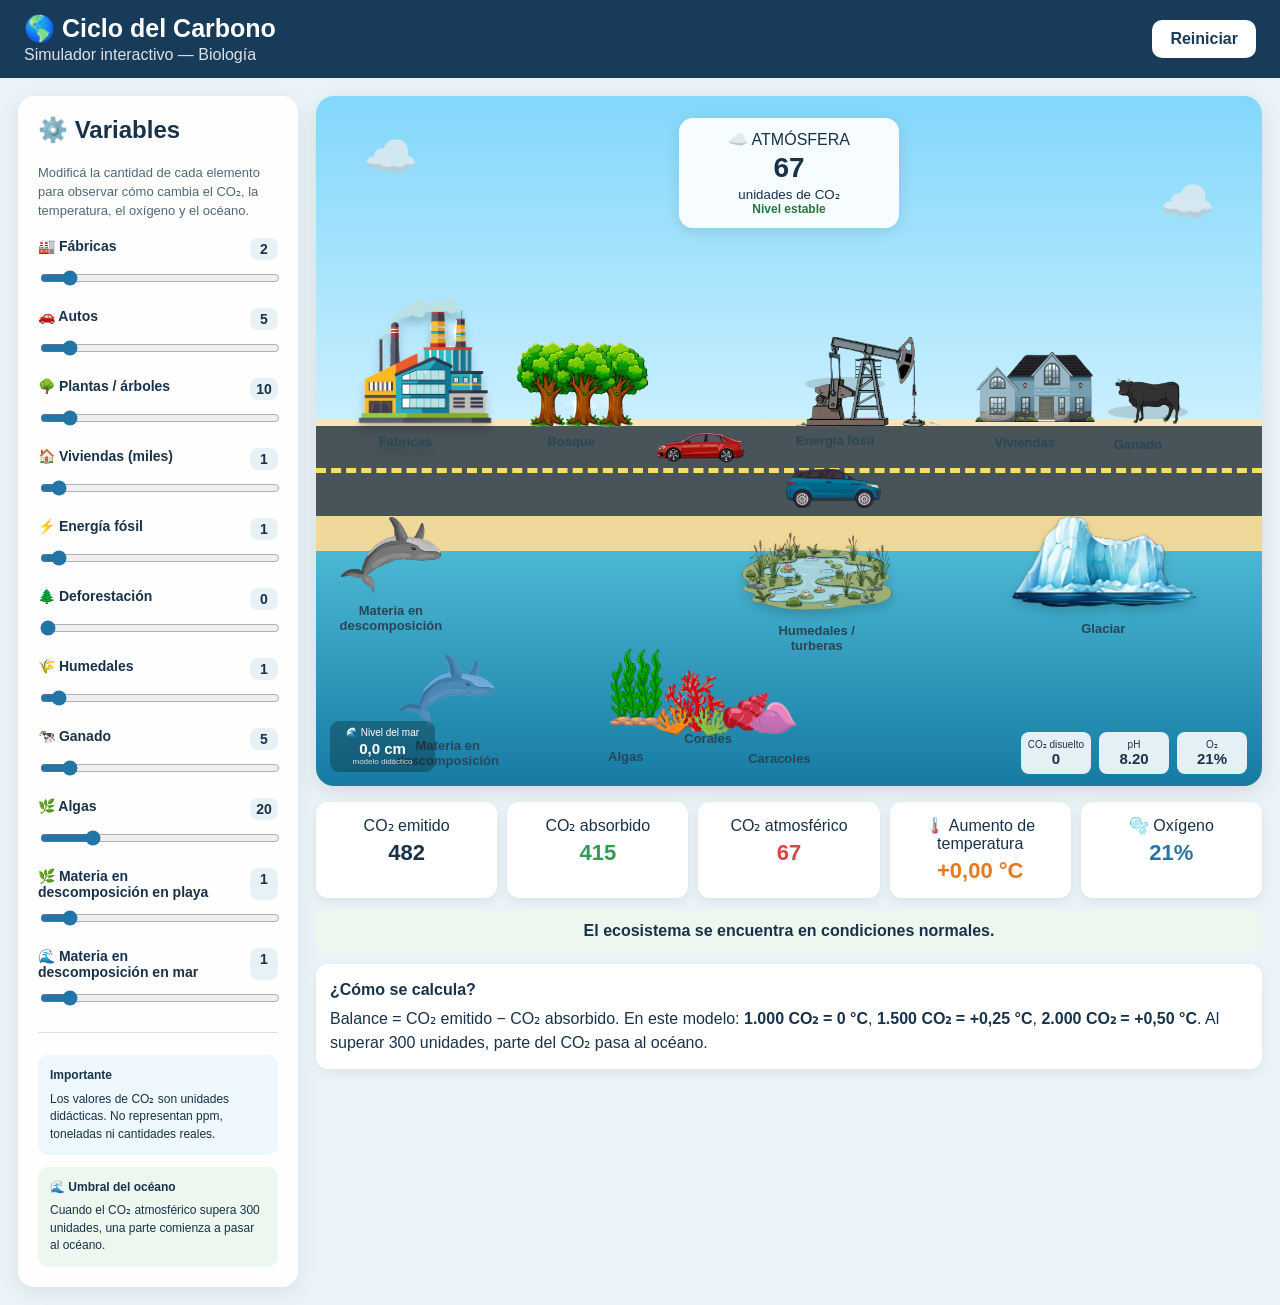
==== commit f4962d00: "Add files via upload" ====
--- a/index.html
+++ b/index.html
@@ -172,7 +172,7 @@
       <!-- FÁBRICA -->
 
       <button class="scene-item factory" data-info="factory">
-        🏭
+        <img src="./Imagenes/Fabrica.png" width="150">
         <span>Fábricas</span>
       </button>
 
@@ -182,8 +182,8 @@
       <div class="road">
         <div class="road-line"></div>
 
-        <button class="scene-item car" data-info="car">🚗</button>
-        <button class="scene-item car car2" data-info="car">🚙</button>
+        <button class="scene-item car" data-info="car"><img src="./Imagenes/Auto1.png" width="95"></button>
+        <button class="scene-item car car2" data-info="car"><img src="./Imagenes/Auto2.png" width="95"></button>
       </div>
 
 
@@ -192,20 +192,16 @@
       <button class="scene-item forest" data-info="tree">
 
         <div class="trees">
-          <span>🌳</span>
-          <span>🌳</span>
-          <span>🌳</span>
+          <img src="./Imagenes/Bosque.png" width="140">
         </div>
-
         <span>Bosque</span>
-
       </button>
 
 
       <!-- VIVIENDAS -->
 
       <button class="scene-item housing" data-info="housing">
-        🏠
+        <img src="./Imagenes/Vivienda.png" width="120">
         <span>Viviendas</span>
       </button>
 
@@ -215,11 +211,7 @@
       <button class="scene-item energy" data-info="energy">
 
         <span class="power-plant" aria-hidden="true">
-          <span class="plant-building"></span>
-          <span class="plant-chimney chimney-a"></span>
-          <span class="plant-chimney chimney-b"></span>
-          <span class="plant-smoke smoke-a">●</span>
-          <span class="plant-smoke smoke-b">●</span>
+          <img src="./Imagenes/Energía.png" width="150">
         </span>
 
         <span>Energía fósil</span>
@@ -240,9 +232,7 @@
       >
 
         <span class="deforestation-logs" aria-hidden="true">
-          <span>🪵</span>
-          <span>🪵</span>
-          <span>🪵</span>
+          <img src="./Imagenes/Deforestacion.png" width="140">
         </span>
 
         <span>Deforestación</span>
@@ -251,12 +241,11 @@
 
 
       <!-- INCENDIOS AUTOMÁTICOS -->
-      <!-- MODIFICACIÓN:
-           Se reemplaza la fogata dibujada por el emoji 🔥 -->
+      <!-- MODIFICACIÓN:-->
 
       <button class="scene-item fire" data-info="fire">
 
-        <span class="fire-emoji" aria-hidden="true">🔥</span>
+        <span class="fire-emoji" aria-hidden="true"><img src="./Imagenes/Incendios.png" width="120"></span>
 
         <span>Incendios</span>
 
@@ -266,8 +255,7 @@
       <!-- GANADO -->
 
       <button class="scene-item cattle" data-info="cattle">
-        <span>🐄</span>
-        <span>🐄</span>
+        <img src="./Imagenes/Ganado.png" width="65">
         <span>Ganado</span>
       </button>
 
@@ -295,7 +283,7 @@
           class="scene-item dead-whale-beach"
           data-info="whaleBeach"
         >
-          <span class="decomposition-whale">🐋</span>
+          <span class="decomposition-whale"><img src="./Imagenes/Materia playa.png" width="100"></span>
           <span>Materia en descomposición</span>
         </button>
 
@@ -308,27 +296,22 @@
              HUMEDAL MÁS ARRIBA PARA NO TAPAR LOS CORALES
              ================================================= -->
 
+        
+<!-- MODIFICACIÓN: imagen propia del humedal -->
         <button
           class="scene-item wetland"
+          id="wetlandImage"
           data-info="wetland"
+          aria-label="Humedales y turberas"
         >
-
-          <span class="wetland-art">
-
-            <span class="wetland-water"></span>
-
-            <span class="reed reed-a"></span>
-            <span class="reed reed-b"></span>
-            <span class="reed reed-c"></span>
-
-            <span class="marsh-plant plant-a">🌿</span>
-            <span class="marsh-plant plant-b">🌾</span>
-
-          </span>
-
-          <span>Humedales / turberas</span>
-
+          <img
+            src="./Imagenes/Humedal.png"
+            alt="Humedal"
+            class="custom-landscape-image"
+          >
+          <span class="image-caption">Humedales / turberas</span>
         </button>
+
 
 
         <!-- =================================================
@@ -338,34 +321,22 @@
 
         <!-- MODIFICACIÓN:
              El glaciar ahora es clickeable como el resto de los elementos. -->
+        
+<!-- MODIFICACIÓN: imagen propia del glaciar -->
         <button
           class="scene-item polar-ice"
           id="polarIce"
           data-info="glacier"
           aria-label="Glaciar"
         >
-
-          <div class="glacier-art">
-
-            <div class="glacier-mountain mountain-back"></div>
-
-            <div class="glacier-mountain mountain-main">
-
-              <span class="glacier-snow"></span>
-              <span class="glacier-crack crack-a"></span>
-              <span class="glacier-crack crack-b"></span>
-
-            </div>
-
-            <div class="glacier-water"></div>
-
-          </div>
-
-          <div class="glacier-caption">
-            <strong>Glaciar</strong>
-          </div>
-
+          <img
+            src="./Imagenes/Glaciar.png"
+            alt="Glaciar"
+            class="custom-landscape-image"
+          >
+          <span class="image-caption">Glaciar</span>
         </button>
+
 
 
         <!-- =================================================
@@ -373,11 +344,6 @@
              ================================================= -->
 
         <div class="ocean">
-
-          <div class="ocean-label">
-            🌊 OCÉANO
-          </div>
-
 
           <!-- MATERIA EN DESCOMPOSICIÓN -->
 
@@ -385,7 +351,7 @@
             class="scene-item dead-whale-sea"
             data-info="whaleSea"
           >
-            <span class="decomposition-whale">🐋</span>
+            <span class="decomposition-whale"><img src="./Imagenes/Materia mar.png" width="100"></span>
             <span>Materia en descomposición</span>
           </button>
 
@@ -397,9 +363,7 @@
 
           <button class="scene-item algae" data-info="algae">
 
-            <span>🌿</span>
-            <span>🌿</span>
-            <span>🌿</span>
+            <img src="./Imagenes/Algas.png" width="60">
 
             <span>Algas</span>
 
@@ -408,8 +372,7 @@
 
           <button class="scene-item coral" data-info="coral">
 
-            <span>🪸</span>
-            <span>🪸</span>
+            <img src="./Imagenes/Corales.png" width="80">
 
             <span>Corales</span>
 
@@ -418,8 +381,7 @@
 
           <button class="scene-item snails" data-info="snail">
 
-            <span>🐚</span>
-            <span>🐚</span>
+            <img src="./Imagenes/Caracoles.png" width="80">
 
             <span>Caracoles</span>
 
--- a/CSS.styles/styles.css
+++ b/CSS.styles/styles.css
@@ -251,51 +251,105 @@
   transition: .3s ease;
 }
 
+/* ELEMENTOS QUE DESAPARECEN */
+
+.scene-item.dead {
+  opacity: 0 !important;
+  visibility: hidden;
+  pointer-events: none;
+  transition: opacity .8s ease;
+}
+
 .scene-item:hover {
   transform: scale(1.08);
 }
 
 .scene-item > span:last-child {
   display: block;
+  position: absolute;
+
+  left: calc(50% + var(--label-x, 0px));
+  top: calc(100% + var(--label-y, 0px));
+
+  transform: translateX(-50%);
+
+  width: max-content;
+  max-width: 130px;
+
   font-size: 13px;
   font-weight: 700;
   color: #294656;
-}
-
+  text-align: center;
+}
+
+/* POSICIÓN PERSONALIZADA DE LOS NOMBRES */
+
+.forest > span:last-child,
+.algae > span:last-child,
+.coral > span:last-child,
+.snails > span:last-child {
+
+  position: absolute;
+
+  left: calc(50% + var(--label-x, 0px));
+  top: calc(100% + var(--label-y, 4px));
+
+  transform: translateX(-50%);
+
+  width: max-content;
+  max-width: 130px;
+
+  text-align: center;
+  font-size: 13px;
+  font-weight: 700;
+  color: #294656;
+}
 
 /* =========================================================
    ELEMENTOS TERRESTRES
    ========================================================= */
 
 .factory {
-  left: 5%;
-  top: 265px;
+  left: 3%;
+  top: 190px;
   filter: drop-shadow(0 7px 4px rgba(0,0,0,.18));
+  --label-x: -20px;
+  --label-y: -15px;
 }
 
 .forest {
-  left: 23%;
-  top: 258px;
+  left: 20%;
+  top: 240px;
+  --label-x: -10px;
+  --label-y: -10px;
 }
 
 .cattle {
-  right: 7%;
-  top: 267px;
+  right: 8%;
+  top: 280px;
+  --label-x: -10px;
+  --label-y: 1px;
 }
 
 .housing {
   left: 69%;
-  top: 265px;
+  top: 255px;
+  --label-x: -10px;
+  --label-y: 1px;
 }
 
 .energy {
   left: 50%;
-  top: 255px;
+  top: 240px;
+  --label-x: -10px;
+  --label-y: 25px;
 }
 
 .deforestation {
-  left: 35%;
-  top: 270px;
+  left: 27%;
+  top: 285px;
+  --label-x: -10px;
+  --label-y: 5px;
 }
 
 .cattle::after,
@@ -337,12 +391,12 @@
 }
 
 .car {
-  top: 10px;
-  left: 37%;
+  top: 2px;
+  left: 35%;
 }
 
 .car2 {
-  top: 48px;
+  top: 40px;
   left: 49%;
 }
 
@@ -494,7 +548,7 @@
    ========================================================= */
 
 .fire {
-  right: 19%;
+  right: 30%;
   top: 255px;
   width: 100px;
   opacity: 0;
@@ -509,7 +563,7 @@
    Ahora se utiliza directamente el emoji de fuego. */
 .fire-emoji {
   display: block;
-  font-size: 58px;
+  font-size: 50px;
   line-height: 1;
   margin: 0 auto 2px;
 }
@@ -622,27 +676,26 @@
    MÁS ARRIBA Y ANIMADO
    ========================================================= */
 
+
+/* HUMEDAL
+   MODIFICACIÓN: el humedal ya no disminuye de tamaño
+   ni pierde opacidad cuando aumenta el CO2. */
+
 .wetland {
-  left: 54%;
-  top: 105px;
+  left: 45%;
+  top: 35px;
   width: 150px;
   height: 82px;
   font-size: 12px;
   z-index: 8;
 
-  --melt: 0;
-
-  transform:
-    scale(calc(1 - var(--melt) * .38));
-
-  transform-origin: center bottom;
-
-  opacity:
-    calc(1 - var(--melt) * .55);
-
-  transition:
-    transform .7s ease,
-    opacity .7s ease;
+  /* Se elimina el efecto de reducción por --melt */
+  transform: none;
+  opacity: 1;
+
+  /* Se mantienen las transiciones por si se necesitan
+     para otros efectos visuales */
+  transition: none;
 }
 
 .wetland-art {
@@ -985,25 +1038,34 @@
    ========================================================= */
 
 .algae {
-  left: 25%;
+  left: 30%;
   bottom: 42px;
   font-size: 34px;
   z-index: 8;
+
+  --label-x: -10px;
+  --label-y: 5px;
 }
 
 .coral {
-  left: 34%;
+  left: 35%;
   bottom: 40px;
   font-size: 34px;
   z-index: 8;
+
+  --label-x: 15px;
+  --label-y: -15px;
 }
 
 .snails {
-  left: 43%;
+  left: 42%;
   right: auto;
   bottom: 40px;
   font-size: 32px;
   z-index: 8;
+
+  --label-x: 20px;
+  --label-y: 5px;
 }
 
 
@@ -1012,13 +1074,13 @@
    ========================================================= */
 
 .dead-whale-beach {
+  left: 2%;
+  top: 30px;
+  font-size: 38px;
+}
+
+.dead-whale-sea {
   left: 8%;
-  top: 18px;
-  font-size: 38px;
-}
-
-.dead-whale-sea {
-  left: 13%;
   bottom: 48px;
   font-size: 38px;
 }
@@ -1180,8 +1242,8 @@
   left: 0;
   top: 0;
 
-  width: 7px;
-  height: 7px;
+  width: 10px;
+  height: 10px;
   border-radius: 50%;
 
   opacity: 0;
@@ -1191,7 +1253,7 @@
   will-change: transform, opacity;
 
   animation:
-    co2ParticleFly 1.35s ease-in-out forwards;
+    co2ParticleFly 2.35s ease-in-out forwards;
   animation-delay: var(--delay);
 }
 
@@ -1483,7 +1545,7 @@
   }
 
   .factory {
-    left: 2%;
+    left: 3%;
   }
 
   .forest {
@@ -1523,3 +1585,50 @@
   }
 
 }
+
+
+/* =====================================================
+   MODIFICACIÓN: IMÁGENES PROPIAS DEL GLACIAR Y HUMEDAL
+   ===================================================== */
+
+/* Imagen dentro de los botones del paisaje */
+.custom-landscape-image {
+  display: block;
+  width: 100%;
+  height: 100%;
+  object-fit: contain;
+  object-position: center;
+  margin: 0 auto;
+  filter: drop-shadow(0 5px 5px rgba(0, 0, 0, 0.15));
+}
+
+/* Texto debajo de cada imagen */
+.image-caption {
+  display: block;
+  margin-top: 2px;
+  color: #294656;
+  font-size: 13px;
+  font-weight: 700;
+  text-align: center;
+}
+
+/* Tamaño y ubicación del glaciar */
+.polar-ice {
+  width: 185px;
+  height: 115px;
+  padding: 0;
+}
+
+/* Tamaño y ubicación del humedal */
+.wetland {
+  width: 150px;
+  height: 100px;
+  padding: 0;
+}
+
+/* Evita que el texto del botón quede oculto */
+.polar-ice .image-caption,
+.wetland .image-caption {
+  position: relative;
+  z-index: 2;
+}
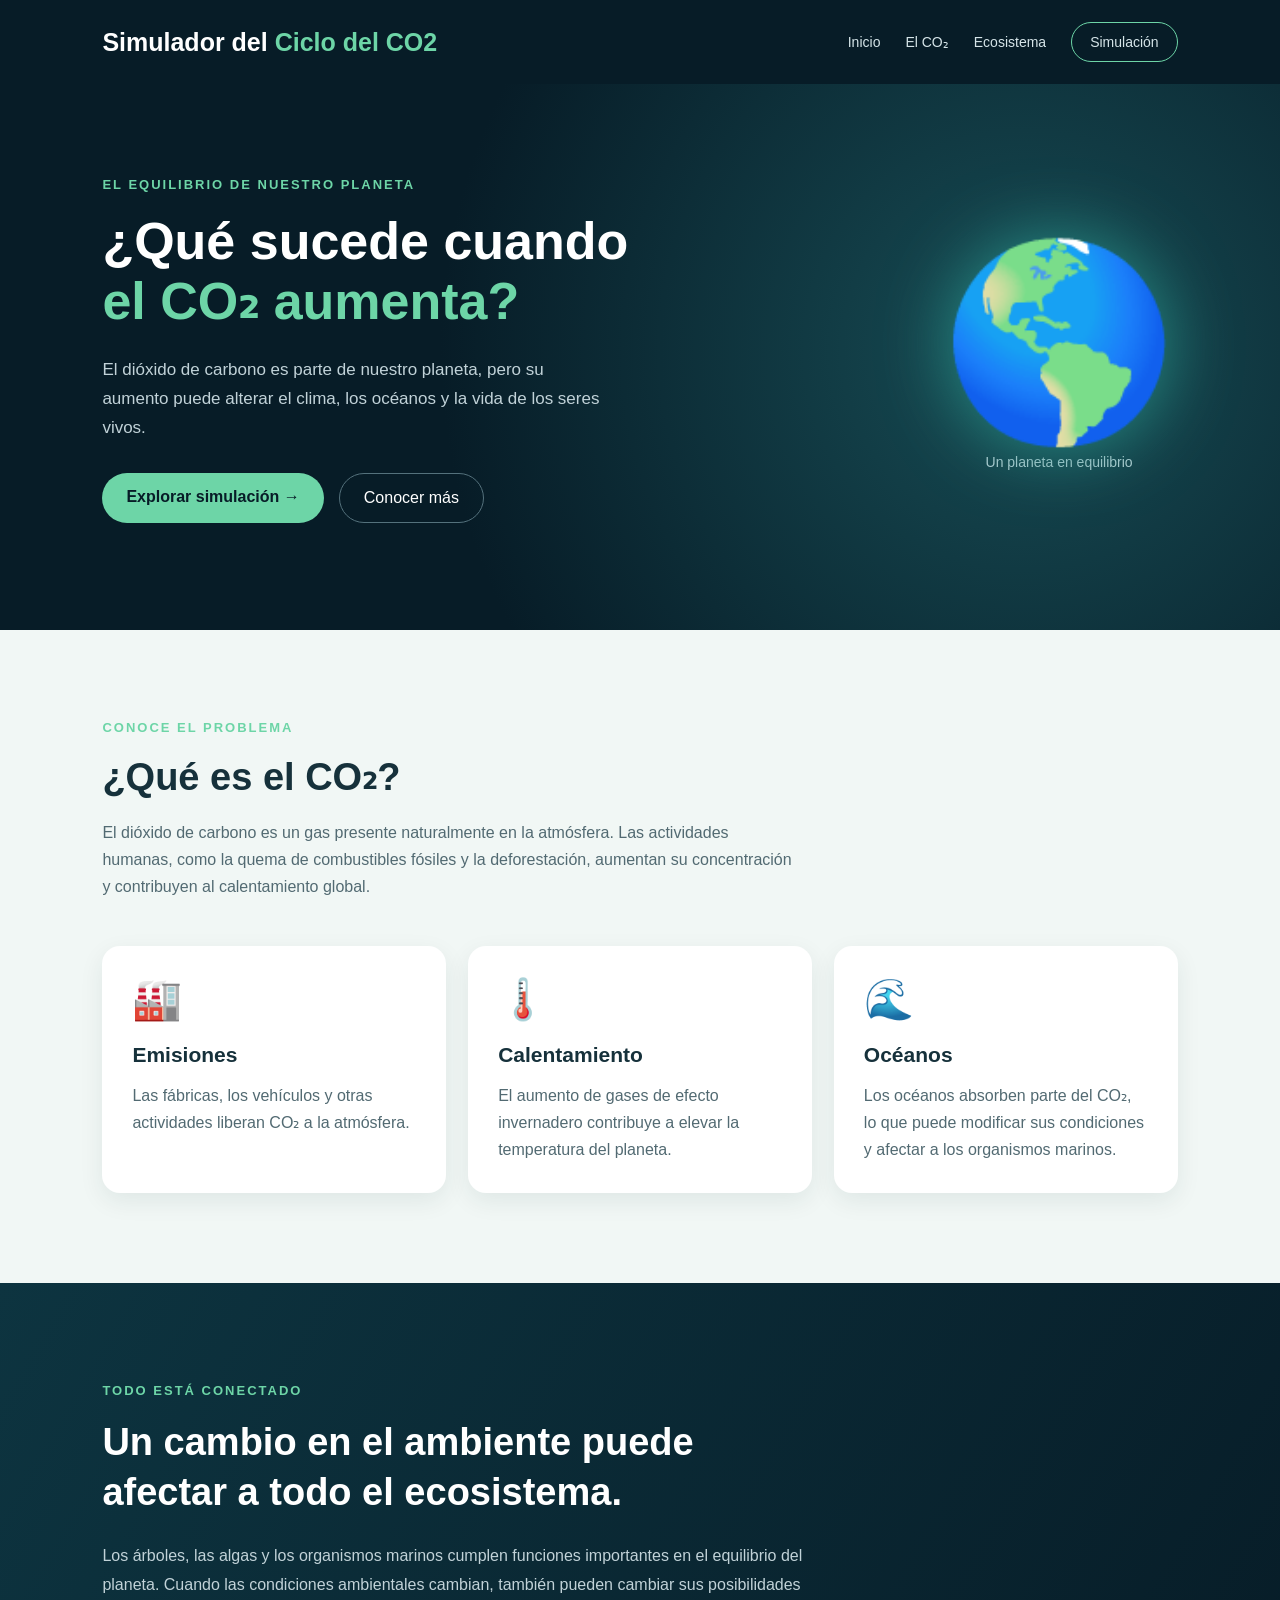
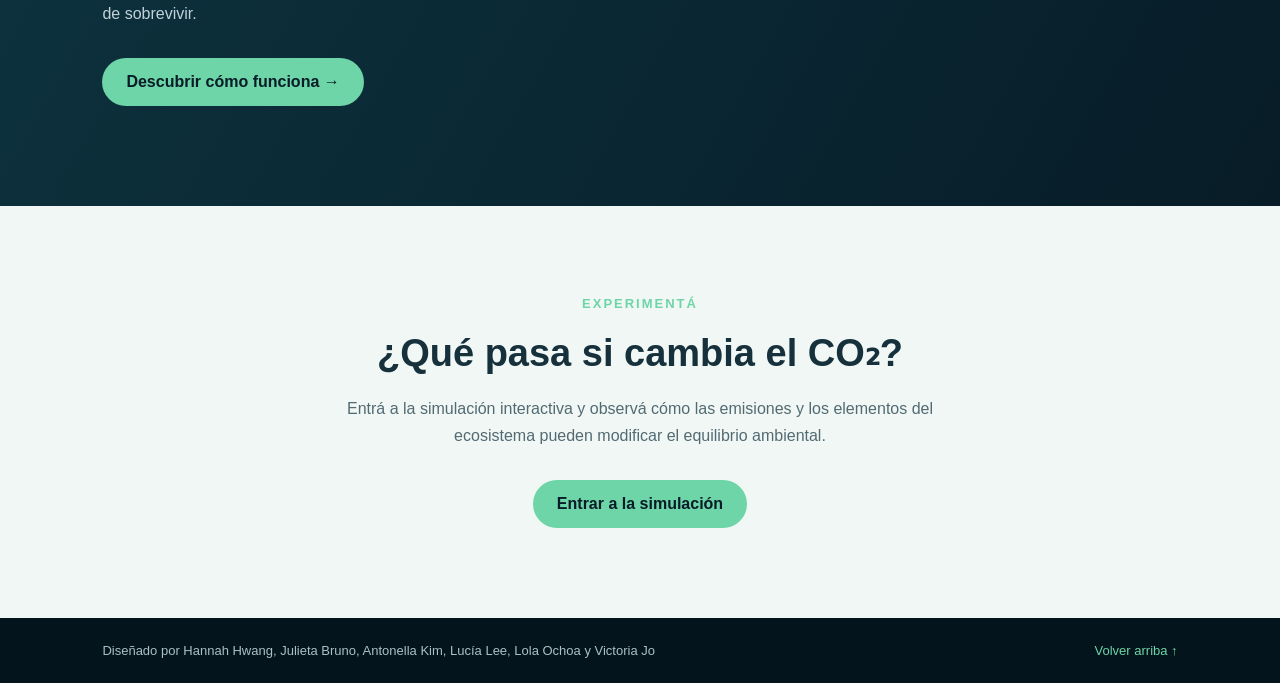
==== commit c416235d: "Add files via upload" ====
--- a/index.html
+++ b/index.html
@@ -1,534 +1,231 @@
 <!DOCTYPE html>
 <html lang="es">
+
 <head>
-  <meta charset="UTF-8">
-  <meta name="viewport" content="width=device-width, initial-scale=1.0">
-  <title>Simulador del Ciclo del Carbono</title>
-  <link rel="stylesheet" href="./CSS.styles/styles.css">
+    <meta charset="UTF-8">
+    <meta name="viewport" content="width=device-width, initial-scale=1.0">
+
+    <title>CO₂ | El equilibrio del planeta</title>
+
+    <!-- Vincula los estilos de la página principal -->
+    <link rel="stylesheet" href="./CSS.styles/inicio.css">
 </head>
 
 <body>
 
-<header class="topbar">
-  <div>
-    <h1>🌎 Ciclo del Carbono</h1>
-    <p>Simulador interactivo — Biología</p>
-  </div>
-
-  <button id="resetBtn" class="reset-btn">Reiniciar</button>
-</header>
-
-
-<main class="app">
-
-  <!-- =====================================================
-       PANEL DE VARIABLES
-       ===================================================== -->
-
-  <aside class="control-panel">
-
-    <h2>⚙️ Variables</h2>
-
-    <p class="small">
-      Modificá la cantidad de cada elemento para observar
-      cómo cambia el CO₂, la temperatura, el oxígeno y el océano.
-    </p>
-
-    <div class="control-group">
-      <label>
-        🏭 Fábricas
-        <span id="factoryCountValue">2</span>
-      </label>
-      <input id="factoryCount" type="range" min="0" max="20" value="2">
-    </div>
-
-    <div class="control-group">
-      <label>
-        🚗 Autos
-        <span id="carCountValue">5</span>
-      </label>
-      <input id="carCount" type="range" min="0" max="50" value="5">
-    </div>
-
-    <div class="control-group">
-      <label>
-        🌳 Plantas / árboles
-        <span id="treeCountValue">10</span>
-      </label>
-      <input id="treeCount" type="range" min="0" max="100" value="10">
-    </div>
-
-    <div class="control-group">
-      <label>
-        🏠 Viviendas (miles)
-        <span id="housingCountValue">1</span>
-      </label>
-      <input id="housingCount" type="range" min="0" max="20" value="1">
-    </div>
-
-    <div class="control-group">
-      <label>
-        ⚡ Energía fósil
-        <span id="energyCountValue">1</span>
-      </label>
-      <input id="energyCount" type="range" min="0" max="20" value="1">
-    </div>
-
-    <div class="control-group">
-      <label>
-        🌲 Deforestación
-        <span id="deforestationCountValue">0</span>
-      </label>
-      <input id="deforestationCount" type="range" min="0" max="20" value="0">
-    </div>
-
-    <div class="control-group">
-      <label>
-        🌾 Humedales
-        <span id="wetlandCountValue">1</span>
-      </label>
-      <input id="wetlandCount" type="range" min="0" max="20" value="1">
-    </div>
-
-    <div class="control-group">
-      <label>
-        🐄 Ganado
-        <span id="cattleCountValue">5</span>
-      </label>
-      <input id="cattleCount" type="range" min="0" max="50" value="5">
-    </div>
-
-    <div class="control-group">
-      <label>
-        🌿 Algas
-        <span id="algaeCountValue">20</span>
-      </label>
-      <input id="algaeCount" type="range" min="0" max="100" value="20">
-    </div>
-
-    <div class="control-group">
-      <label>
-        🌿 Materia en descomposición en playa
-        <span id="whaleBeachCountValue">1</span>
-      </label>
-      <input id="whaleBeachCount" type="range" min="0" max="10" value="1">
-    </div>
-
-    <div class="control-group">
-      <label>
-        🌊 Materia en descomposición en mar
-        <span id="whaleSeaCountValue">1</span>
-      </label>
-      <input id="whaleSeaCount" type="range" min="0" max="10" value="1">
-    </div>
-
-    <hr>
-
-    <div class="info-box">
-      <strong>Importante</strong>
-      <p>
-        Los valores de CO₂ son unidades didácticas.
-        No representan ppm, toneladas ni cantidades reales.
-      </p>
-    </div>
-
-    <div class="threshold-box">
-      <strong>🌊 Umbral del océano</strong>
-      <p>
-        Cuando el CO₂ atmosférico supera 300 unidades,
-        una parte comienza a pasar al océano.
-      </p>
-    </div>
-
-  </aside>
-
-
-  <!-- =====================================================
-       SIMULACIÓN
-       ===================================================== -->
-
-  <section class="simulation">
-
-    <div class="sky">
-
-      <div class="cloud cloud1">☁️</div>
-      <div class="cloud cloud2">☁️</div>
-
-      <div class="atmosphere-label">
-        <span>☁️ ATMÓSFERA</span>
-        <strong id="atmosphereCO2">0</strong>
-        <small>unidades de CO₂</small>
-        <div id="co2Status" class="co2-status">
-          Nivel estable
-        </div>
-      </div>
-
-      <!-- MODIFICACIÓN:
-           Capa donde se crean los mini círculos de CO₂
-           cuando se hace click sobre un elemento. -->
-      <div id="co2ParticleLayer" class="co2-particle-layer" aria-hidden="true"></div>
-
-
-      <!-- FÁBRICA -->
-
-      <button class="scene-item factory" data-info="factory">
-        <img src="./Imagenes/Fabrica.png" width="150">
-        <span>Fábricas</span>
-      </button>
-
-
-      <!-- AUTOS -->
-
-      <div class="road">
-        <div class="road-line"></div>
-
-        <button class="scene-item car" data-info="car"><img src="./Imagenes/Auto1.png" width="95"></button>
-        <button class="scene-item car car2" data-info="car"><img src="./Imagenes/Auto2.png" width="95"></button>
-      </div>
-
-
-      <!-- BOSQUE -->
-
-      <button class="scene-item forest" data-info="tree">
-
-        <div class="trees">
-          <img src="./Imagenes/Bosque.png" width="140">
-        </div>
-        <span>Bosque</span>
-      </button>
-
-
-      <!-- VIVIENDAS -->
-
-      <button class="scene-item housing" data-info="housing">
-        <img src="./Imagenes/Vivienda.png" width="120">
-        <span>Viviendas</span>
-      </button>
-
-
-      <!-- ENERGÍA FÓSIL -->
-
-      <button class="scene-item energy" data-info="energy">
-
-        <span class="power-plant" aria-hidden="true">
-          <img src="./Imagenes/Energía.png" width="150">
-        </span>
-
-        <span>Energía fósil</span>
-
-      </button>
-
-
-      <!-- =====================================================
-           MODIFICACIÓN:
-           DEFORESTACIÓN
-           Los troncos aparecen solamente cuando hay
-           deforestación.
-           ===================================================== -->
-
-      <button
-        class="scene-item deforestation"
-        data-info="deforestation"
-      >
-
-        <span class="deforestation-logs" aria-hidden="true">
-          <img src="./Imagenes/Deforestacion.png" width="140">
-        </span>
-
-        <span>Deforestación</span>
-
-      </button>
-
-
-      <!-- INCENDIOS AUTOMÁTICOS -->
-      <!-- MODIFICACIÓN:-->
-
-      <button class="scene-item fire" data-info="fire">
-
-        <span class="fire-emoji" aria-hidden="true"><img src="./Imagenes/Incendios.png" width="120"></span>
-
-        <span>Incendios</span>
-
-      </button>
-
-
-      <!-- GANADO -->
-
-      <button class="scene-item cattle" data-info="cattle">
-        <img src="./Imagenes/Ganado.png" width="65">
-        <span>Ganado</span>
-      </button>
-
-
-      <!-- FLUJOS DE CO₂ -->
-
-      <div class="co2-flow flow-factory emission"></div>
-      <div class="co2-flow flow-car emission"></div>
-      <div class="co2-flow flow-tree absorption"></div>
-      <div class="co2-flow flow-cattle emission"></div>
-
-
-      <!-- =====================================================
-           PLAYA
-           ===================================================== -->
-
-      <div class="beach">
-
-        <div class="sand"></div>
-
-
-        <!-- MATERIA EN DESCOMPOSICIÓN -->
-
-        <button
-          class="scene-item dead-whale-beach"
-          data-info="whaleBeach"
-        >
-          <span class="decomposition-whale"><img src="./Imagenes/Materia playa.png" width="100"></span>
-          <span>Materia en descomposición</span>
-        </button>
-
-
-        <div class="co2-flow flow-whale-beach emission"></div>
-
-
-        <!-- =================================================
-             MODIFICACIÓN:
-             HUMEDAL MÁS ARRIBA PARA NO TAPAR LOS CORALES
-             ================================================= -->
-
-        
-<!-- MODIFICACIÓN: imagen propia del humedal -->
-        <button
-          class="scene-item wetland"
-          id="wetlandImage"
-          data-info="wetland"
-          aria-label="Humedales y turberas"
-        >
-          <img
-            src="./Imagenes/Humedal.png"
-            alt="Humedal"
-            class="custom-landscape-image"
-          >
-          <span class="image-caption">Humedales / turberas</span>
-        </button>
-
-
-
-        <!-- =================================================
-             MODIFICACIÓN:
-             GLACIAR FUERA DEL OCÉANO
-             ================================================= -->
-
-        <!-- MODIFICACIÓN:
-             El glaciar ahora es clickeable como el resto de los elementos. -->
-        
-<!-- MODIFICACIÓN: imagen propia del glaciar -->
-        <button
-          class="scene-item polar-ice"
-          id="polarIce"
-          data-info="glacier"
-          aria-label="Glaciar"
-        >
-          <img
-            src="./Imagenes/Glaciar.png"
-            alt="Glaciar"
-            class="custom-landscape-image"
-          >
-          <span class="image-caption">Glaciar</span>
-        </button>
-
-
-
-        <!-- =================================================
-             OCÉANO
-             ================================================= -->
-
-        <div class="ocean">
-
-          <!-- MATERIA EN DESCOMPOSICIÓN -->
-
-          <button
-            class="scene-item dead-whale-sea"
-            data-info="whaleSea"
-          >
-            <span class="decomposition-whale"><img src="./Imagenes/Materia mar.png" width="100"></span>
-            <span>Materia en descomposición</span>
-          </button>
-
-
-          <!-- =================================================
-               MODIFICACIÓN:
-               VIDA MARINA AGRUPADA
-               ================================================= -->
-
-          <button class="scene-item algae" data-info="algae">
-
-            <img src="./Imagenes/Algas.png" width="60">
-
-            <span>Algas</span>
-
-          </button>
-
-
-          <button class="scene-item coral" data-info="coral">
-
-            <img src="./Imagenes/Corales.png" width="80">
-
-            <span>Corales</span>
-
-          </button>
-
-
-          <button class="scene-item snails" data-info="snail">
-
-            <img src="./Imagenes/Caracoles.png" width="80">
-
-            <span>Caracoles</span>
-
-          </button>
-
-          <div class="co2-flow flow-algae absorption"></div>
-          <div class="co2-flow flow-ocean absorption"></div>
-          <div class="co2-flow flow-whale-sea emission"></div>
-
-
-          <!-- =================================================
-               MODIFICACIÓN:
-               NIVEL DEL MAR ABAJO A LA IZQUIERDA
-               ================================================= -->
-
-          <div class="sea-level">
-
-            <span>🌊 Nivel del mar</span>
-
-            <strong id="seaLevel">
-              0,0 cm
-            </strong>
-
-            <small>
-              modelo didáctico
-            </small>
-
-          </div>
-
-
-          <!-- ESTADÍSTICAS DEL OCÉANO -->
-
-          <div class="ocean-stats">
-
-            <div>
-              <span>CO₂ disuelto</span>
-              <strong id="dissolvedCO2">0</strong>
-            </div>
-
-            <div id="oceanPHCard" class="clickable-stat">
-              <span>pH</span>
-              <strong id="oceanPH">8.2</strong>
-            </div>
-
-            <div>
-              <span>O₂</span>
-              <strong id="oceanOxygen">21%</strong>
-            </div>
-
-          </div>
-
-        </div>
-
-      </div>
-
-    </div>
-
-
-    <!-- =====================================================
-         PANEL INFORMATIVO
-         ===================================================== -->
-
-    <aside id="infoPanel" class="info-panel">
-
-      <button id="closeInfo" class="close-btn">×</button>
-
-      <div id="infoIcon" class="info-icon">🌎</div>
-
-      <h2 id="infoTitle">
-        Seleccioná un elemento
-      </h2>
-
-      <p id="infoDescription">
-        Hacé click sobre un elemento del paisaje
-        para conocer su función dentro del ciclo
-        del carbono.
-      </p>
-
-      <div id="infoStats" class="info-stats"></div>
-
-    </aside>
-
-
-    <!-- =====================================================
-         DASHBOARD
-         ===================================================== -->
-
-    <section class="dashboard">
-
-      <div class="metric">
-        <span>CO₂ emitido</span>
-        <strong id="totalEmitted">0</strong>
-      </div>
-
-      <div class="metric absorption">
-        <span>CO₂ absorbido</span>
-        <strong id="totalAbsorbed">0</strong>
-      </div>
-
-      <div class="metric balance">
-        <span>CO₂ atmosférico</span>
-        <strong id="netBalance">0</strong>
-      </div>
-
-      <div class="metric temperature">
-        <span>🌡️ Aumento de temperatura</span>
-        <strong id="temperature">+0,00 °C</strong>
-      </div>
-
-      <!-- MODIFICACIÓN:
-           O₂ máximo = 21% -->
-
-      <div class="metric oxygen">
-        <span>🫧 Oxígeno</span>
-        <strong id="oxygen">21%</strong>
-      </div>
-
-    </section>
-
-
-    <div id="ecosystemMessage" class="ecosystem-message">
-      El ecosistema se encuentra en condiciones normales.
-    </div>
-
-
-    <div class="explanation">
-
-      <strong>¿Cómo se calcula?</strong>
-
-      <span>
-        Balance = CO₂ emitido − CO₂ absorbido.
-        En este modelo:
-        <b>1.000 CO₂ = 0 °C</b>,
-        <b>1.500 CO₂ = +0,25 °C</b>,
-        <b>2.000 CO₂ = +0,50 °C</b>.
-        Al superar 300 unidades,
-        parte del CO₂ pasa al océano.
-      </span>
-
-    </div>
-
-  </section>
-
-</main>
-
-
-<script src="./java/script.js"></script>
+    <!-- BARRA DE NAVEGACION -->
+    <header class="navbar">
+
+        <a href="index.html" class="logo">
+            Simulador del <span> Ciclo del CO2</span>
+        </a>
+
+        <nav>
+            <a href="#inicio">Inicio</a>
+            <a href="#informacion">El CO₂</a>
+            <a href="#ecosistema">Ecosistema</a>
+            <a href="simulacion.html" class="nav-button">
+                Simulación
+            </a>
+        </nav>
+
+    </header>
+
+
+    <!-- PRESENTACION PRINCIPAL -->
+    <main>
+
+        <section class="hero" id="inicio">
+
+            <div class="hero-content">
+
+                <p class="subtitulo">
+                    EL EQUILIBRIO DE NUESTRO PLANETA
+                </p>
+
+                <h1>
+                    ¿Qué sucede cuando
+                    <span>el CO₂ aumenta?</span>
+                </h1>
+
+                <p class="descripcion">
+                    El dióxido de carbono es parte de nuestro planeta,
+                    pero su aumento puede alterar el clima, los océanos
+                    y la vida de los seres vivos.
+                </p>
+
+                <div class="botones">
+
+                    <a href="simulacion.html" class="boton-principal">
+                        Explorar simulación →
+                    </a>
+
+                    <a href="#informacion" class="boton-secundario">
+                        Conocer más
+                    </a>
+
+                </div>
+
+            </div>
+
+            <div class="hero-image">
+
+                <div class="planeta">
+                    🌎
+                </div>
+
+                <div class="texto-planeta">
+                    Un planeta en equilibrio
+                </div>
+
+            </div>
+
+        </section>
+
+
+        <!-- INFORMACION -->
+        <section class="informacion" id="informacion">
+
+            <div class="titulo-seccion">
+
+                <p class="subtitulo">
+                    CONOCE EL PROBLEMA
+                </p>
+
+                <h2>
+                    ¿Qué es el CO₂?
+                </h2>
+
+                <p>
+                    El dióxido de carbono es un gas presente naturalmente
+                    en la atmósfera. Las actividades humanas, como la
+                    quema de combustibles fósiles y la deforestación,
+                    aumentan su concentración y contribuyen al
+                    calentamiento global.
+                </p>
+
+            </div>
+
+
+            <div class="tarjetas">
+
+                <article class="tarjeta">
+
+                    <div class="icono">🏭</div>
+
+                    <h3>Emisiones</h3>
+
+                    <p>
+                        Las fábricas, los vehículos y otras actividades
+                        liberan CO₂ a la atmósfera.
+                    </p>
+
+                </article>
+
+
+                <article class="tarjeta">
+
+                    <div class="icono">🌡️</div>
+
+                    <h3>Calentamiento</h3>
+
+                    <p>
+                        El aumento de gases de efecto invernadero
+                        contribuye a elevar la temperatura del planeta.
+                    </p>
+
+                </article>
+
+
+                <article class="tarjeta">
+
+                    <div class="icono">🌊</div>
+
+                    <h3>Océanos</h3>
+
+                    <p>
+                        Los océanos absorben parte del CO₂,
+                        lo que puede modificar sus condiciones
+                        y afectar a los organismos marinos.
+                    </p>
+
+                </article>
+
+            </div>
+
+        </section>
+
+
+        <!-- ECOSISTEMA -->
+        <section class="ecosistema" id="ecosistema">
+
+            <div class="ecosistema-content">
+
+                <p class="subtitulo">
+                    TODO ESTÁ CONECTADO
+                </p>
+
+                <h2>
+                    Un cambio en el ambiente
+                    puede afectar a todo el ecosistema.
+                </h2>
+
+                <p>
+                    Los árboles, las algas y los organismos marinos
+                    cumplen funciones importantes en el equilibrio
+                    del planeta. Cuando las condiciones ambientales
+                    cambian, también pueden cambiar sus posibilidades
+                    de sobrevivir.
+                </p>
+
+                <a href="simulacion.html" class="boton-principal">
+                    Descubrir cómo funciona →
+                </a>
+
+            </div>
+
+        </section>
+
+
+        <!-- SIMULACION -->
+        <section class="explorar">
+
+            <p class="subtitulo">
+                EXPERIMENTÁ
+            </p>
+
+            <h2>
+                ¿Qué pasa si cambia el CO₂?
+            </h2>
+
+            <p>
+                Entrá a la simulación interactiva y observá
+                cómo las emisiones y los elementos del ecosistema
+                pueden modificar el equilibrio ambiental.
+            </p>
+
+            <a href="simulacion.html" class="boton-principal">
+                Entrar a la simulación
+            </a>
+
+        </section>
+
+    </main>
+
+
+    <!-- PIE DE PAGINA -->
+    <footer>
+
+        <p>
+            Diseñado por Hannah Hwang, Julieta Bruno, Antonella Kim, Lucía Lee, Lola Ochoa y Victoria Jo
+        </p>
+
+        <a href="#inicio">
+            Volver arriba ↑
+        </a>
+
+    </footer>
 
 </body>
+
 </html>
--- a/CSS.styles/inicio.css
+++ b/CSS.styles/inicio.css
@@ -0,0 +1,394 @@
+/* CONFIGURACION GENERAL */
+
+* {
+    margin: 0;
+    padding: 0;
+    box-sizing: border-box;
+}
+
+html {
+    scroll-behavior: smooth;
+}
+
+body {
+    font-family: Arial, sans-serif;
+    background: #071c27;
+    color: white;
+}
+
+
+/* BARRA DE NAVEGACION */
+
+.navbar {
+    display: flex;
+    justify-content: space-between;
+    align-items: center;
+
+    padding: 22px 8%;
+
+    background: #071c27;
+}
+
+.logo {
+    color: white;
+    text-decoration: none;
+
+    font-size: 25px;
+    font-weight: bold;
+}
+
+.logo span {
+    color: #6dd5a7;
+}
+
+nav {
+    display: flex;
+    align-items: center;
+    gap: 25px;
+  
+}
+/* Barra superior fija */
+.navbar {
+    position: fixed;
+    top: 0;
+    left: 0;
+    width: 100%;
+    z-index: 1000;
+}
+
+/* Permite que el contenido se desplace */
+body {
+    margin: 0;
+    padding-top: 70px;
+}
+
+nav a {
+    color: #d5e4e8;
+    text-decoration: none;
+    font-size: 14px;
+}
+
+nav a:hover {
+    color: #6dd5a7;
+}
+
+.nav-button {
+    padding: 11px 18px;
+
+    border: 1px solid #6dd5a7;
+    border-radius: 25px;
+}
+
+
+/* PRESENTACION */
+
+.hero {
+    min-height: 560px;
+
+    display: flex;
+    align-items: center;
+    justify-content: space-between;
+
+    padding: 70px 8%;
+
+    background:
+        radial-gradient(
+            circle at 80% 50%,
+            #174c54,
+            #071c27 55%
+        );
+}
+
+.hero-content {
+    max-width: 580px;
+}
+
+.subtitulo {
+    color: #6dd5a7;
+
+    font-size: 13px;
+    font-weight: bold;
+    letter-spacing: 2px;
+
+    margin-bottom: 20px;
+}
+
+h1 {
+    font-size: 52px;
+    line-height: 1.15;
+
+    margin-bottom: 25px;
+}
+
+h1 span {
+    color: #6dd5a7;
+}
+
+.descripcion {
+    color: #c1d2d8;
+
+    font-size: 17px;
+    line-height: 1.7;
+
+    max-width: 500px;
+}
+
+
+/* BOTONES */
+
+.botones {
+    display: flex;
+    flex-wrap: wrap;
+    gap: 15px;
+    
+    margin-top: 30px;
+}
+
+.boton-principal {
+    display: inline-block;
+
+    padding: 15px 24px;
+
+    background: #6dd5a7;
+    color: #071c27;
+
+    border-radius: 30px;
+
+    font-weight: bold;
+    text-decoration: none;
+
+    transition: 0.3s;
+}
+
+.boton-principal:hover {
+    background: #91e8bf;
+    transform: translateY(-3px);
+}
+
+.boton-secundario {
+    display: inline-block;
+
+    padding: 15px 24px;
+
+    border: 1px solid #54717c;
+    border-radius: 30px;
+
+    color: white;
+    text-decoration: none;
+}
+
+
+/* PLANETA */
+
+.hero-image {
+    text-align: center;
+
+    margin-left: 30px;
+}
+
+.planeta {
+    font-size: 190px;
+
+    filter: drop-shadow(
+        0 0 35px #278d85
+    );
+}
+
+.texto-planeta {
+    color: #b9d3d8;
+    font-size: 14px;
+}
+
+
+/* INFORMACION */
+
+.informacion {
+    padding: 90px 8%;
+    background: #f1f7f5;
+    color: #16313b;
+}
+
+.titulo-seccion {
+    max-width: 700px;
+    margin-bottom: 45px;
+}
+
+.titulo-seccion h2,
+.explorar h2 {
+    font-size: 38px;
+    margin-bottom: 20px;
+}
+
+.titulo-seccion p:last-child {
+    color: #526a72;
+    line-height: 1.7;
+}
+
+
+/* TARJETAS */
+
+.tarjetas {
+    display: grid;
+
+    grid-template-columns: repeat(3, 1fr);
+
+    gap: 22px;
+}
+
+.tarjeta {
+    padding: 30px;
+
+    background: white;
+
+    border-radius: 18px;
+
+    box-shadow:
+        0 8px 25px rgba(15, 45, 50, 0.08);
+}
+
+.icono {
+    font-size: 40px;
+    margin-bottom: 20px;
+}
+
+.tarjeta h3 {
+    margin-bottom: 15px;
+    font-size: 21px;
+}
+
+.tarjeta p {
+    color: #526a72;
+    line-height: 1.7;
+}
+
+
+/* ECOSISTEMA */
+
+.ecosistema {
+    padding: 100px 8%;
+
+    background:
+        linear-gradient(
+            120deg,
+            #0d3440,
+            #071c27
+        );
+}
+
+.ecosistema-content {
+    max-width: 700px;
+}
+
+.ecosistema h2 {
+    font-size: 38px;
+    line-height: 1.3;
+    margin-bottom: 25px;
+}
+
+.ecosistema p:not(.subtitulo) {
+    color: #c1d2d8;
+    line-height: 1.8;
+    margin-bottom: 30px;
+}
+
+
+/* EXPLORAR */
+
+.explorar {
+    text-align: center;
+
+    padding: 90px 8%;
+
+    background: #f1f7f5;
+    color: #16313b;
+}
+
+.explorar p:not(.subtitulo) {
+    max-width: 650px;
+
+    margin: 0 auto 30px;
+
+    color: #526a72;
+    line-height: 1.7;
+}
+
+
+/* PIE DE PAGINA */
+
+footer {
+    display: flex;
+    justify-content: space-between;
+    align-items: center;
+
+    padding: 25px 8%;
+
+    background: #04141c;
+
+    color: #a9c0c8;
+    font-size: 13px;
+}
+
+footer a {
+    color: #6dd5a7;
+    text-decoration: none;
+}
+
+
+/* ADAPTACION A CELULARES */
+
+@media (max-width: 800px) {
+
+    .navbar {
+        flex-direction: column;
+        gap: 20px;
+    }
+
+    nav {
+        flex-wrap: wrap;
+        justify-content: center;
+        gap: 15px;
+    }
+
+    .hero {
+        flex-direction: column;
+        text-align: center;
+        gap: 40px;
+    }
+
+    .hero-content {
+        max-width: 100%;
+    }
+
+    h1 {
+        font-size: 38px;
+    }
+
+    .botones {
+        justify-content: center;
+    }
+
+    .hero-image {
+        margin-left: 0;
+    }
+
+    .planeta {
+        font-size: 130px;
+    }
+
+    .tarjetas {
+        grid-template-columns: 1fr;
+    }
+
+    .titulo-seccion h2,
+    .ecosistema h2,
+    .explorar h2 {
+        font-size: 30px;
+    }
+
+    footer {
+        flex-direction: column;
+        gap: 15px;
+        text-align: center;
+    }
+
+}
